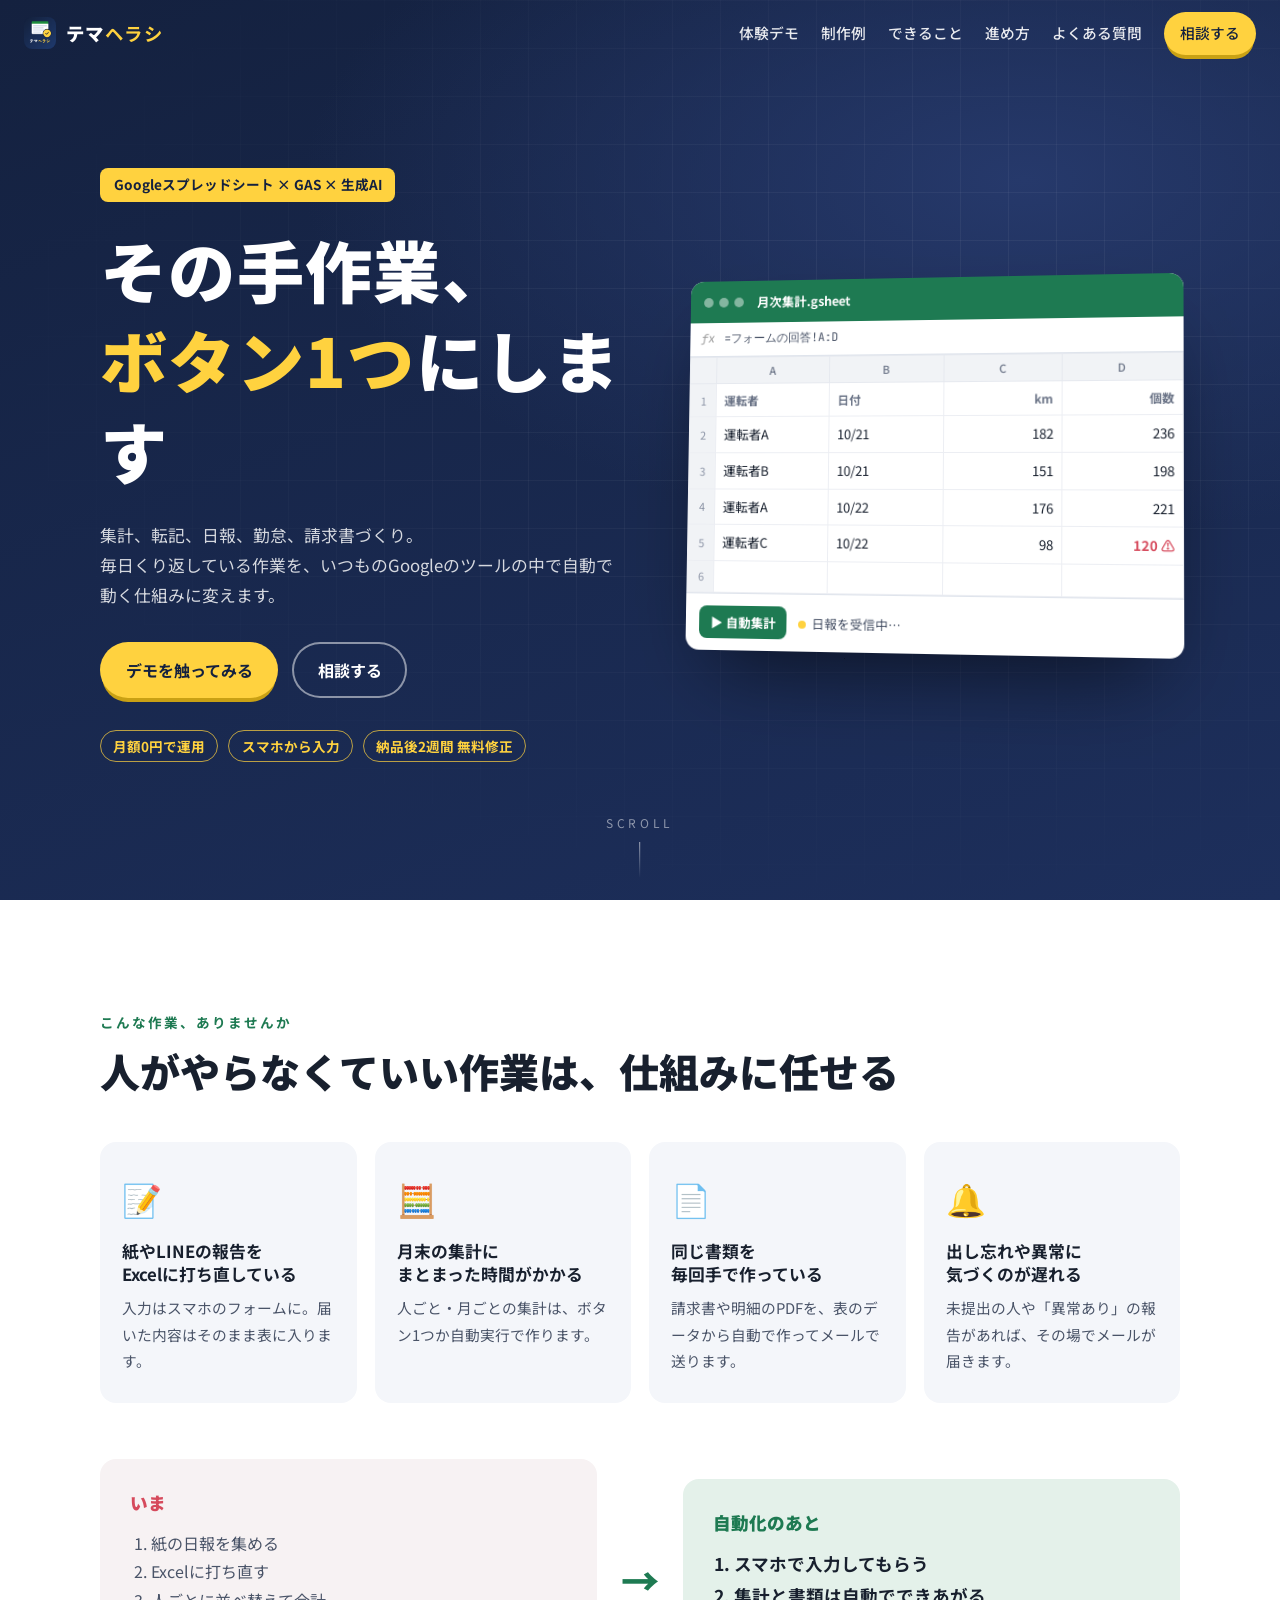
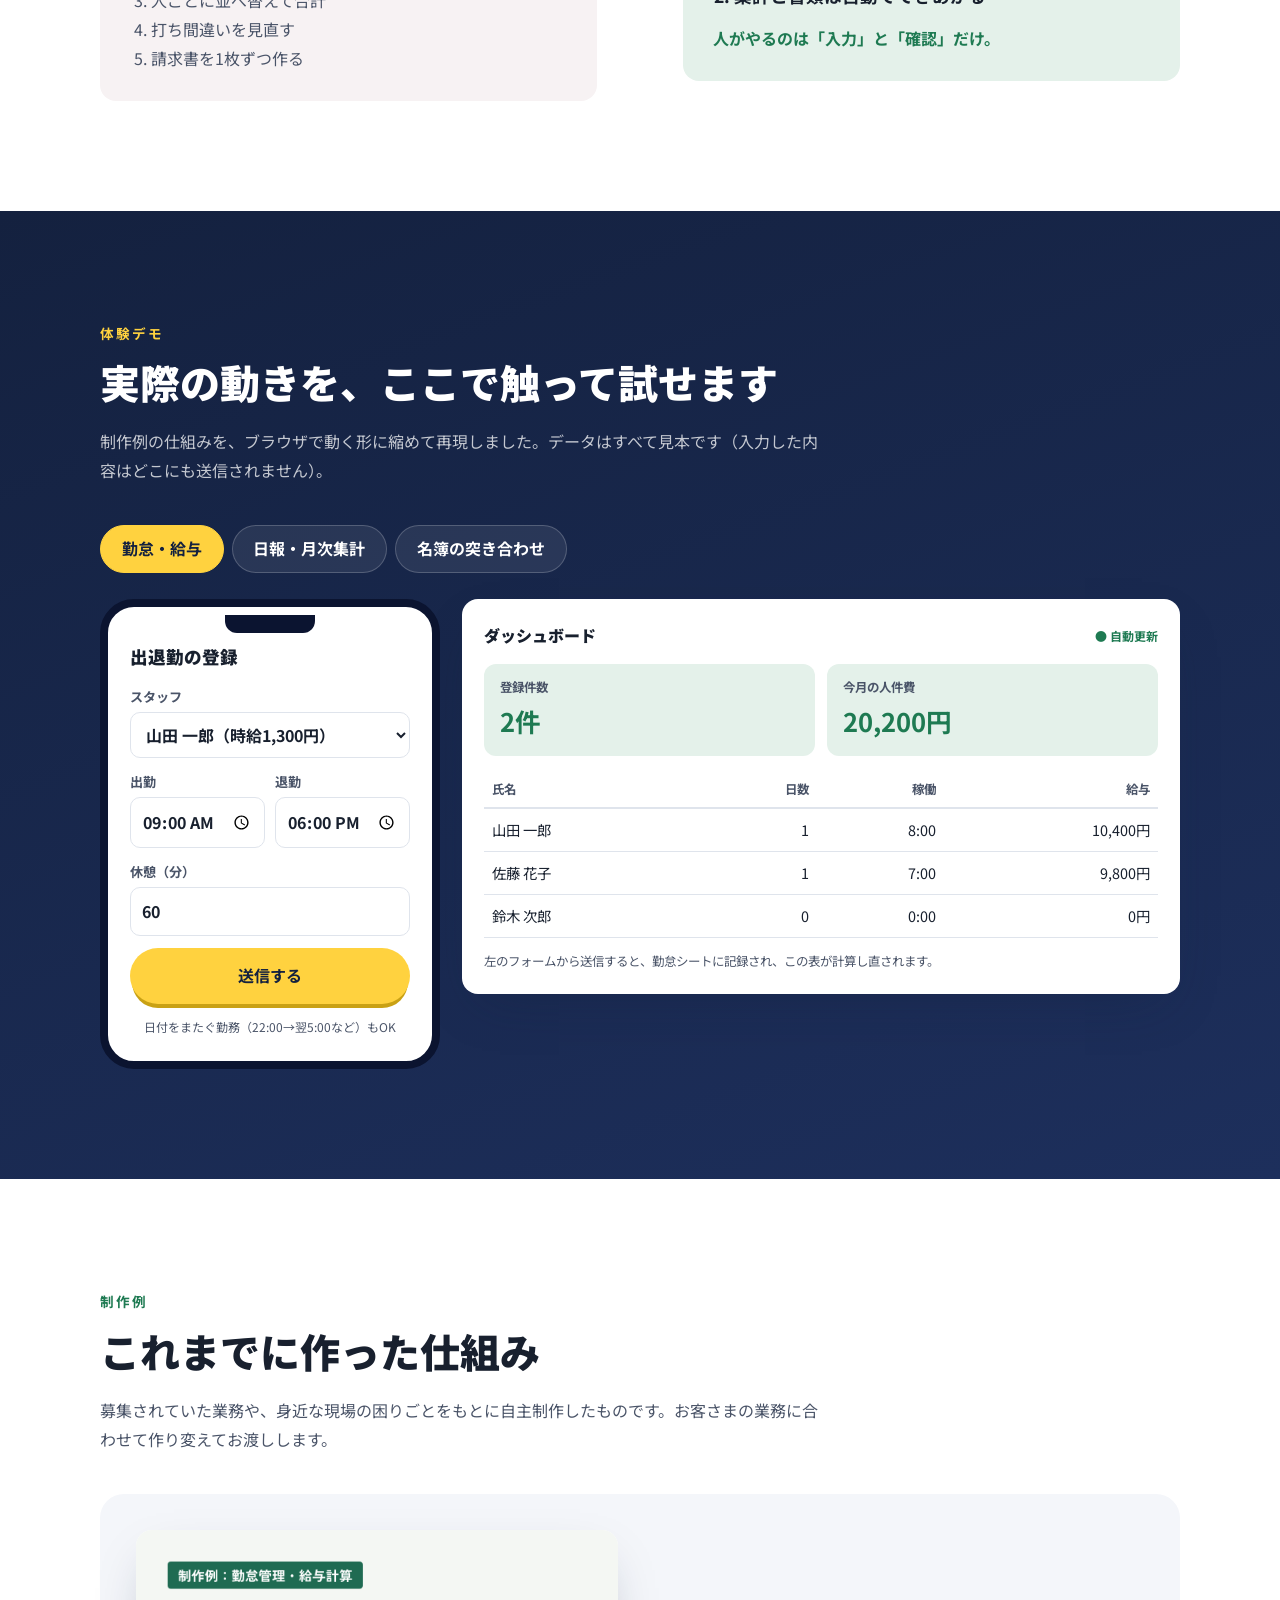
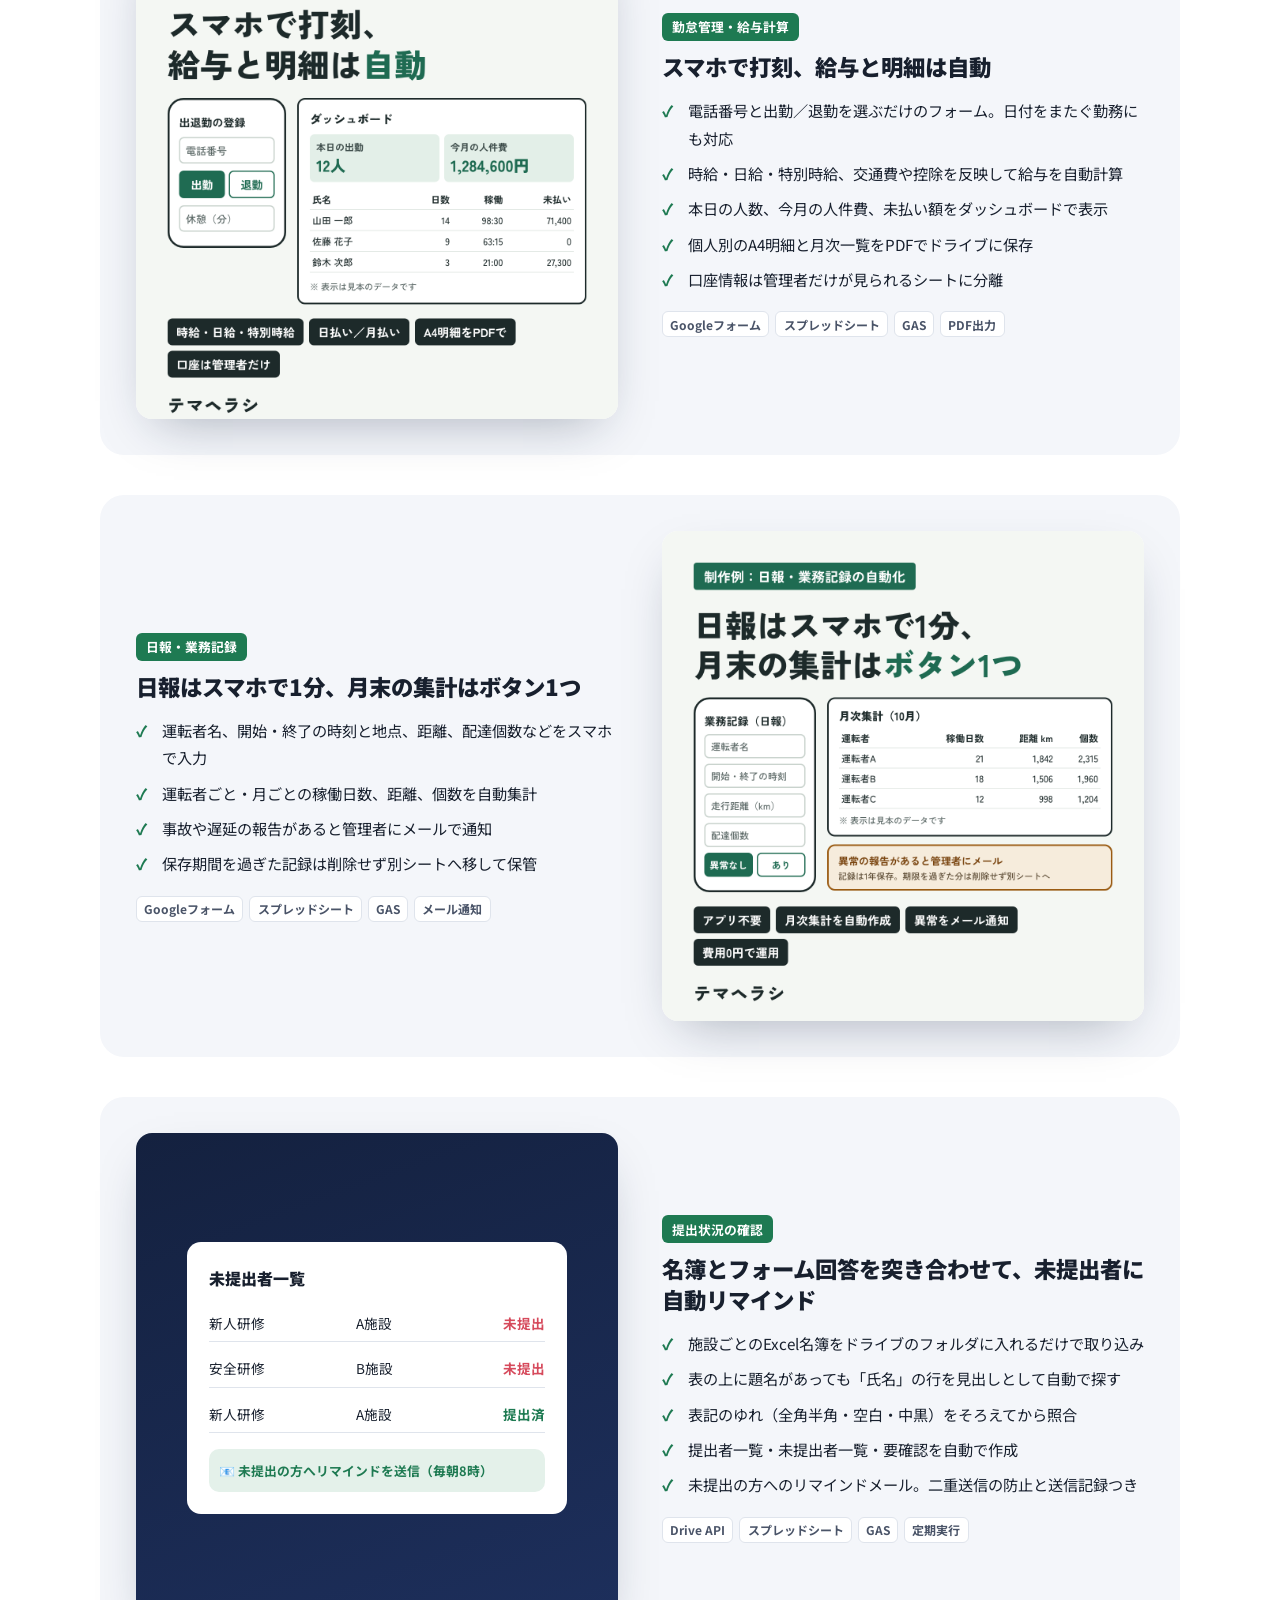
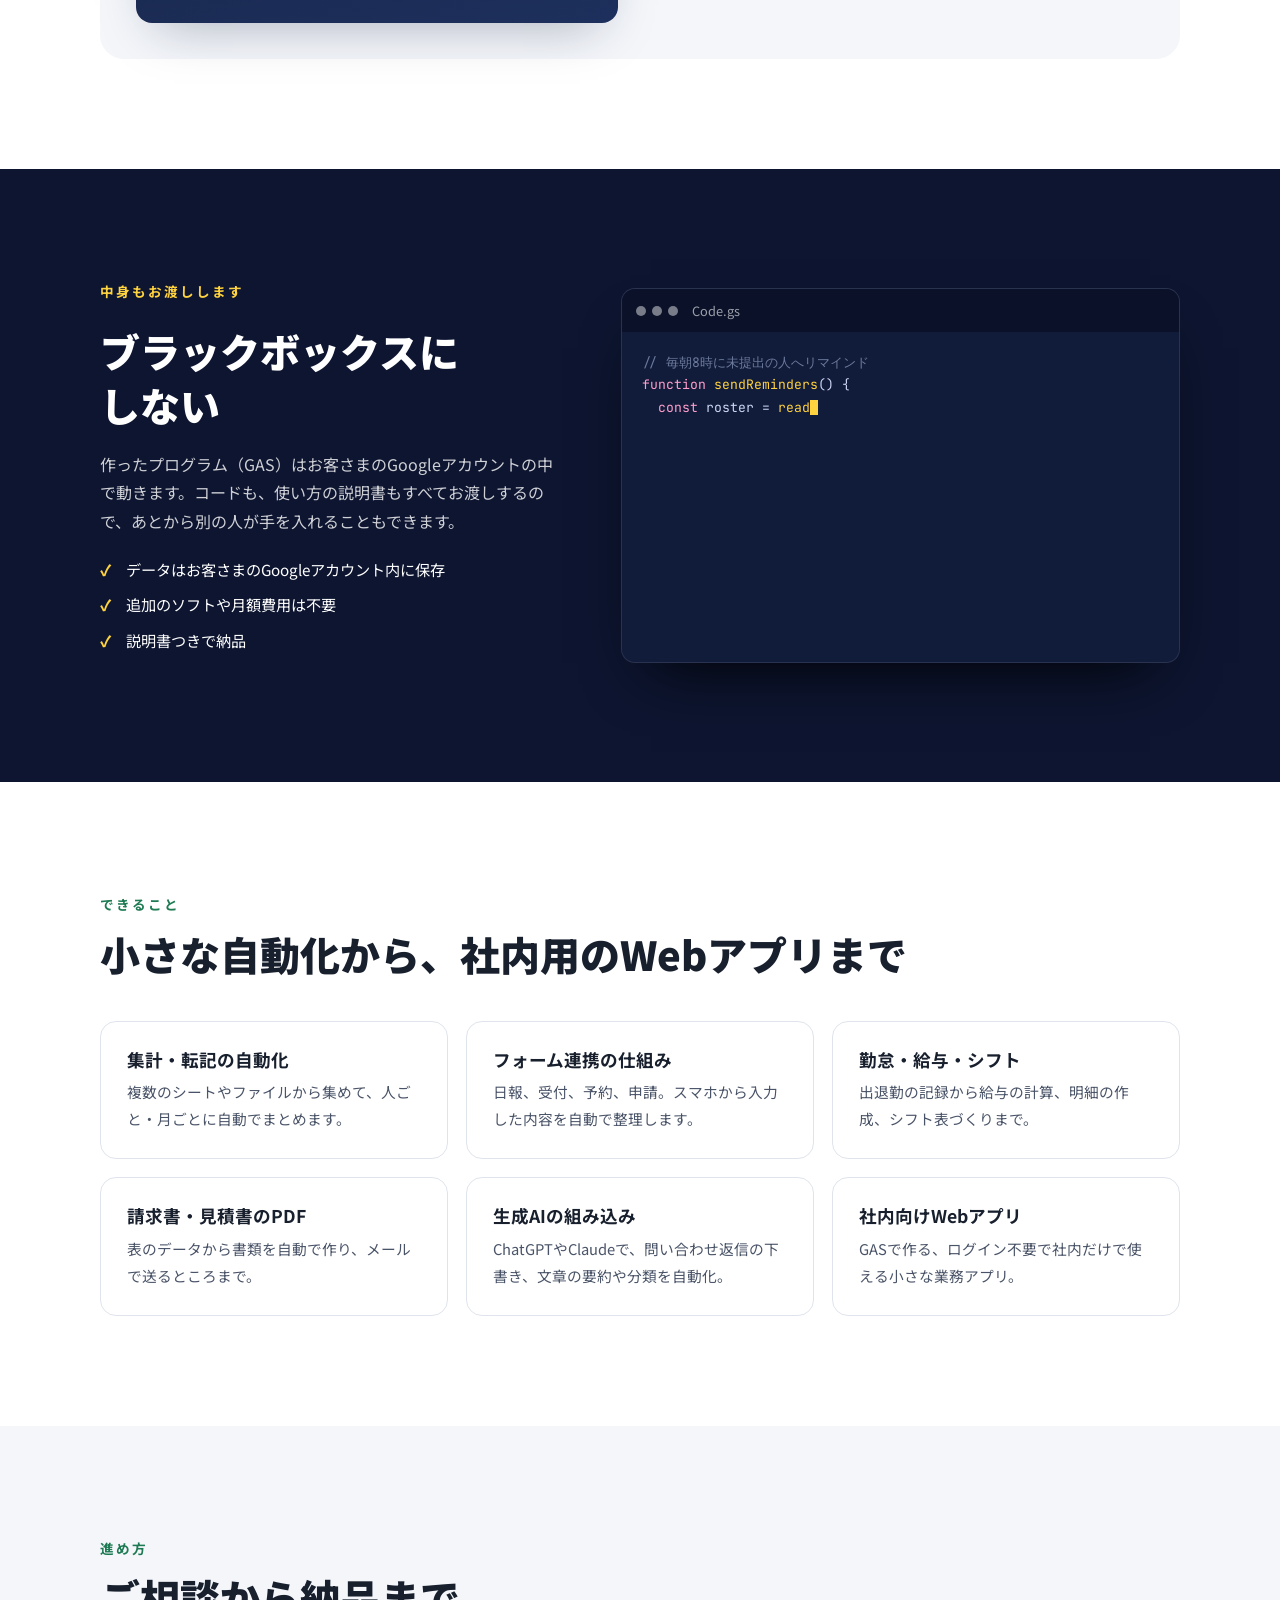
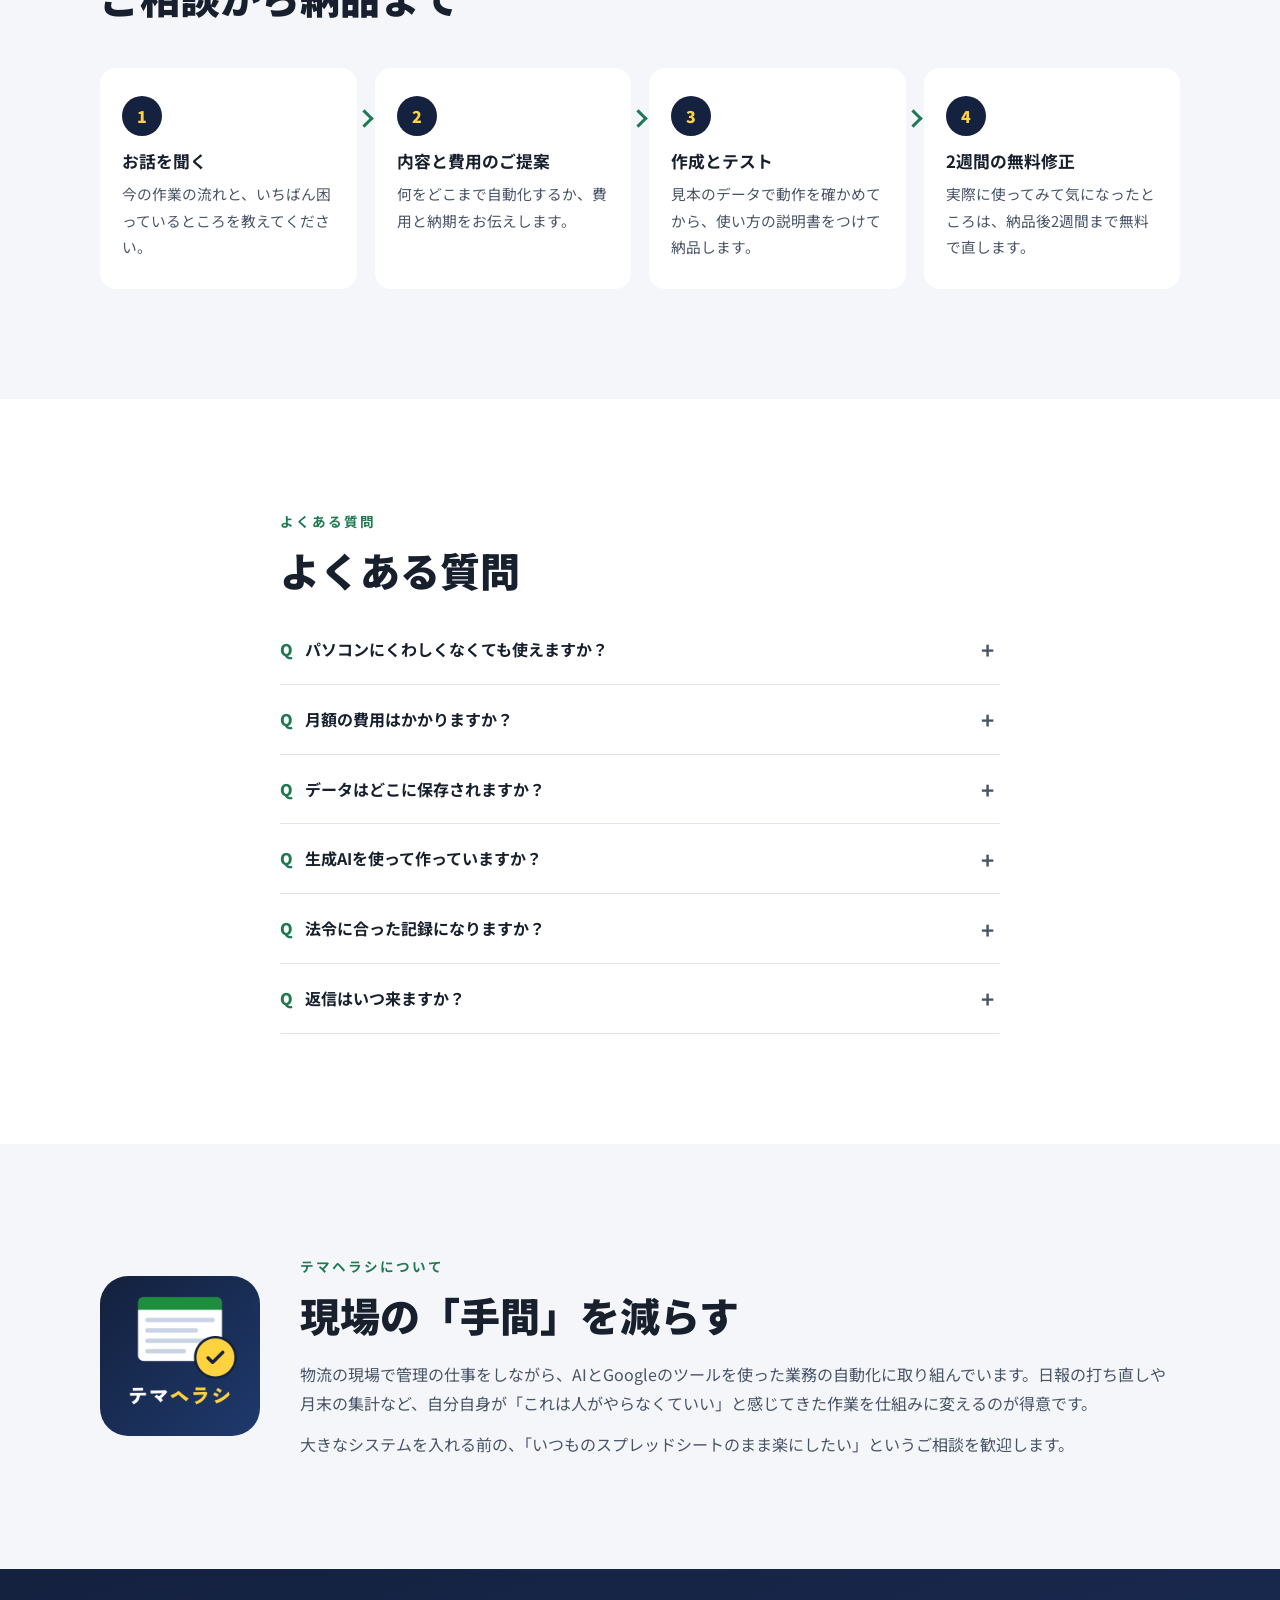
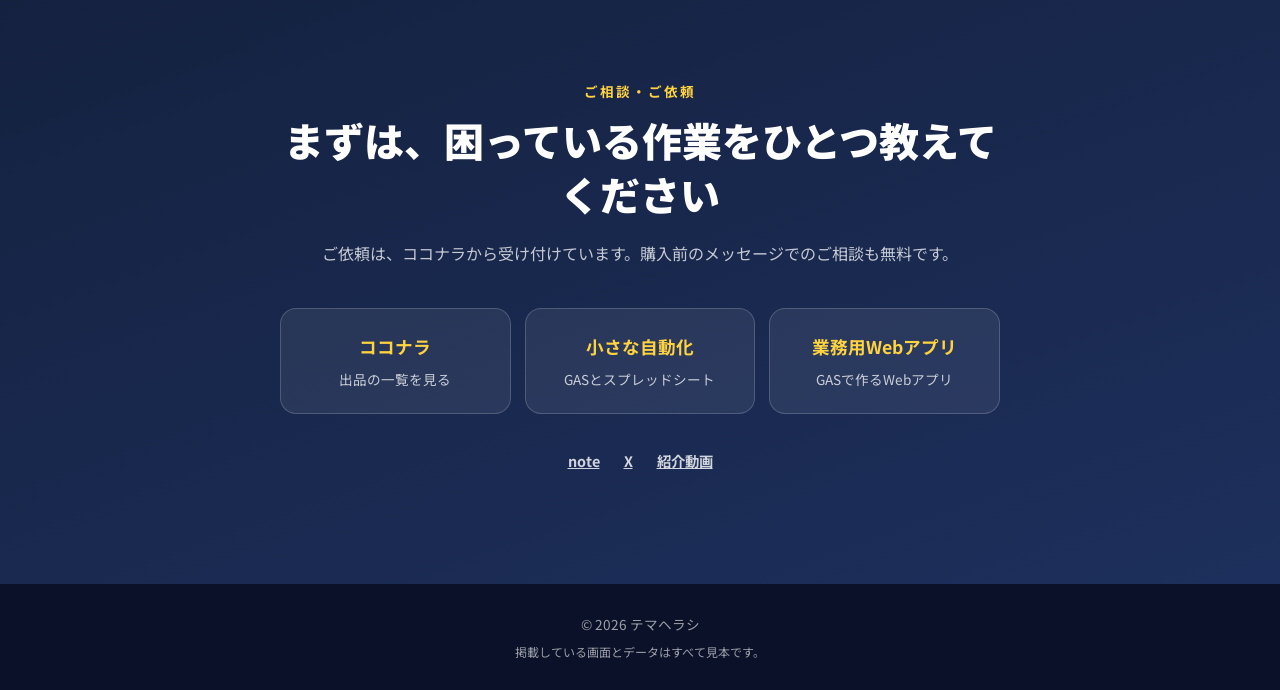
==== index.html @ 13d94144 "ポートフォリオサイトを追加 Co-Authored-By: Claude Opus 5.5 (1M context) <noreply@anthropic.com> Claude-Session: h" ====
<!doctype html>
<html lang="ja">
<head>
<meta charset="utf-8">
<meta name="viewport" content="width=device-width, initial-scale=1">
<title>テマヘラシ｜GASとスプレッドシートで業務を自動化</title>
<meta name="description" content="Googleスプレッドシート・Googleフォーム・GASで、集計・転記・日報・勤怠・請求書づくりなどの手作業を自動化します。月額0円で使える仕組みを作ってお渡しします。">
<meta property="og:title" content="テマヘラシ｜その手作業、自動にします">
<meta property="og:description" content="スプレッドシート・GAS・生成AIで、毎日の手作業を自動化。触って試せるデモつきの制作例を掲載しています。">
<meta property="og:type" content="website">
<meta property="og:image" content="assets/thumb-gas.png">
<meta name="twitter:card" content="summary_large_image">
<link rel="icon" href="assets/note-icon.png">
<link rel="preconnect" href="https://fonts.googleapis.com">
<link rel="preconnect" href="https://fonts.gstatic.com" crossorigin>
<link href="https://fonts.googleapis.com/css2?family=Noto+Sans+JP:wght@400;500;700;900&family=JetBrains+Mono:wght@400;600&display=swap" rel="stylesheet">
<link rel="stylesheet" href="style.css">
</head>
<body>

<header class="nav" id="nav">
  <a class="brand" href="#top"><img src="assets/note-icon.png" alt="" width="32" height="32"><span>テマ<b>ヘラシ</b></span></a>
  <nav class="nav-links" id="navLinks">
    <a href="#demo">体験デモ</a>
    <a href="#works">制作例</a>
    <a href="#service">できること</a>
    <a href="#flow">進め方</a>
    <a href="#faq">よくある質問</a>
    <a class="btn btn-sm" href="#contact">相談する</a>
  </nav>
  <button class="nav-toggle" id="navToggle" aria-label="メニュー" aria-expanded="false"><span></span><span></span></button>
</header>

<main id="top">

<!-- ===== Hero ===== -->
<section class="hero">
  <div class="hero-grid"></div>
  <div class="wrap hero-inner">
    <div class="hero-copy">
      <p class="pill">Googleスプレッドシート × GAS × 生成AI</p>
      <h1>その手作業、<br><span class="hl" id="heroWord">自動</span>にします</h1>
      <p class="lead">集計、転記、日報、勤怠、請求書づくり。<br>毎日くり返している作業を、いつものGoogleのツールの中で自動で動く仕組みに変えます。</p>
      <div class="hero-cta">
        <a class="btn" href="#demo">デモを触ってみる</a>
        <a class="btn btn-ghost" href="#contact">相談する</a>
      </div>
      <ul class="badges">
        <li>月額0円で運用</li><li>スマホから入力</li><li>納品後2週間 無料修正</li>
      </ul>
    </div>

    <div class="sheet-window" aria-hidden="true">
      <div class="sheet-bar"><i></i><i></i><i></i><span>月次集計.gsheet</span></div>
      <div class="sheet-tool">
        <span class="fx">fx</span><span class="formula" id="heroFormula">=QUERY(日報!A:F, ...)</span>
      </div>
      <table class="sheet" id="heroSheet">
        <thead><tr><th></th><th>A</th><th>B</th><th>C</th><th>D</th></tr></thead>
        <tbody></tbody>
      </table>
      <div class="sheet-foot">
        <button class="run" id="heroRun" tabindex="-1">▶ 自動集計</button>
        <span class="status" id="heroStatus">日報を受信中…</span>
      </div>
      <div class="toast" id="heroToast">📧 管理者に通知しました</div>
    </div>
  </div>
  <a class="scroll-hint" href="#pain">scroll</a>
</section>

<!-- ===== Pain ===== -->
<section class="section" id="pain">
  <div class="wrap">
    <p class="eyebrow">こんな作業、ありませんか</p>
    <h2>人がやらなくていい作業は、<br class="sp">仕組みに任せる</h2>
    <div class="pain-grid">
      <article class="pain reveal"><span class="emoji">📝</span><h3>紙やLINEの報告を<br>Excelに打ち直している</h3><p>入力はスマホのフォームに。届いた内容はそのまま表に入ります。</p></article>
      <article class="pain reveal"><span class="emoji">🧮</span><h3>月末の集計に<br>まとまった時間がかかる</h3><p>人ごと・月ごとの集計は、ボタン1つか自動実行で作ります。</p></article>
      <article class="pain reveal"><span class="emoji">📄</span><h3>同じ書類を<br>毎回手で作っている</h3><p>請求書や明細のPDFを、表のデータから自動で作ってメールで送ります。</p></article>
      <article class="pain reveal"><span class="emoji">🔔</span><h3>出し忘れや異常に<br>気づくのが遅れる</h3><p>未提出の人や「異常あり」の報告があれば、その場でメールが届きます。</p></article>
    </div>

    <div class="compare reveal">
      <div class="col before">
        <p class="tag">いま</p>
        <ol>
          <li>紙の日報を集める</li><li>Excelに打ち直す</li><li>人ごとに並べ替えて合計</li><li>打ち間違いを見直す</li><li>請求書を1枚ずつ作る</li>
        </ol>
      </div>
      <div class="arrow">→</div>
      <div class="col after">
        <p class="tag">自動化のあと</p>
        <ol>
          <li>スマホで入力してもらう</li><li>集計と書類は自動でできあがる</li>
        </ol>
        <p class="note">人がやるのは「入力」と「確認」だけ。</p>
      </div>
    </div>
  </div>
</section>

<!-- ===== Demo ===== -->
<section class="section section-dark" id="demo">
  <div class="wrap">
    <p class="eyebrow">体験デモ</p>
    <h2>実際の動きを、<br class="sp">ここで触って試せます</h2>
    <p class="sub">制作例の仕組みを、ブラウザで動く形に縮めて再現しました。データはすべて見本です（入力した内容はどこにも送信されません）。</p>

    <div class="tabs" role="tablist">
      <button class="tab active" role="tab" data-tab="kintai">勤怠・給与</button>
      <button class="tab" role="tab" data-tab="nippo">日報・月次集計</button>
      <button class="tab" role="tab" data-tab="meibo">名簿の突き合わせ</button>
    </div>

    <!-- Demo 1 -->
    <div class="demo active" id="demo-kintai">
      <div class="demo-grid">
        <div class="phone">
          <div class="phone-notch"></div>
          <p class="phone-title">出退勤の登録</p>
          <label>スタッフ
            <select id="kStaff">
              <option value="山田 一郎">山田 一郎（時給1,300円）</option>
              <option value="佐藤 花子">佐藤 花子（時給1,400円）</option>
              <option value="鈴木 次郎">鈴木 次郎（時給1,300円）</option>
            </select>
          </label>
          <div class="row2">
            <label>出勤<input type="time" id="kIn" value="09:00"></label>
            <label>退勤<input type="time" id="kOut" value="18:00"></label>
          </div>
          <label>休憩（分）<input type="number" id="kBreak" value="60" min="0" step="15"></label>
          <button class="btn btn-block" id="kSubmit">送信する</button>
          <p class="hint">日付をまたぐ勤務（22:00→翌5:00など）もOK</p>
        </div>
        <div class="panel">
          <div class="panel-head"><span>ダッシュボード</span><span class="live">● 自動更新</span></div>
          <div class="kpis">
            <div class="kpi"><small>登録件数</small><b id="kCount">0件</b></div>
            <div class="kpi"><small>今月の人件費</small><b id="kTotal">0円</b></div>
          </div>
          <table class="tbl">
            <thead><tr><th>氏名</th><th class="r">日数</th><th class="r">稼働</th><th class="r">給与</th></tr></thead>
            <tbody id="kBody"></tbody>
          </table>
          <p class="tbl-note">左のフォームから送信すると、勤怠シートに記録され、この表が計算し直されます。</p>
        </div>
      </div>
    </div>

    <!-- Demo 2 -->
    <div class="demo" id="demo-nippo">
      <div class="demo-grid">
        <div class="panel">
          <div class="panel-head"><span>日報シート（フォームの回答）</span><span class="mono" id="nRows">8行</span></div>
          <table class="tbl tbl-sm">
            <thead><tr><th>日付</th><th>運転者</th><th class="r">距離km</th><th class="r">個数</th><th>異常</th></tr></thead>
            <tbody id="nRaw"></tbody>
          </table>
          <div class="btn-row">
            <button class="btn btn-ghost-dark btn-sm" id="nAdd">＋ 日報を1件追加</button>
            <button class="btn btn-sm" id="nRun">月次集計を作る</button>
          </div>
        </div>
        <div class="panel">
          <div class="panel-head"><span>月次集計（10月）</span><span class="mono" id="nTime"></span></div>
          <table class="tbl">
            <thead><tr><th>運転者</th><th class="r">稼働日数</th><th class="r">距離km</th><th class="r">個数</th></tr></thead>
            <tbody id="nSum"><tr><td colspan="4" class="empty">「月次集計を作る」を押してください</td></tr></tbody>
          </table>
          <div class="mail" id="nMail" hidden>
            <p class="mail-h">📧 管理者へのメール</p>
            <p id="nMailBody"></p>
          </div>
        </div>
      </div>
    </div>

    <!-- Demo 3 -->
    <div class="demo" id="demo-meibo">
      <div class="demo-grid three">
        <div class="panel">
          <div class="panel-head"><span>受講者名簿（Excel）</span></div>
          <ul class="names" id="mRoster"></ul>
        </div>
        <div class="panel">
          <div class="panel-head"><span>報告書フォームの回答</span></div>
          <ul class="names" id="mForm"></ul>
          <p class="tbl-note">全角・半角、空白、中黒（・）がばらばらでも照合します。</p>
        </div>
        <div class="panel">
          <div class="panel-head"><span>結果</span></div>
          <div id="mResult"><p class="empty">「突き合わせる」を押してください</p></div>
          <button class="btn btn-sm btn-block" id="mRun">突き合わせる</button>
        </div>
      </div>
    </div>
  </div>
</section>

<!-- ===== Works ===== -->
<section class="section" id="works">
  <div class="wrap">
    <p class="eyebrow">制作例</p>
    <h2>これまでに作った仕組み</h2>
    <p class="sub">募集されていた業務や、身近な現場の困りごとをもとに自主制作したものです。お客さまの業務に合わせて作り変えてお渡しします。</p>

    <div class="works">
      <article class="work reveal">
        <div class="work-img"><img src="assets/portfolio-kintai.png" alt="勤怠管理・給与計算の画面イメージ" loading="lazy"></div>
        <div class="work-body">
          <p class="work-tag">勤怠管理・給与計算</p>
          <h3>スマホで打刻、給与と明細は自動</h3>
          <ul class="check">
            <li>電話番号と出勤／退勤を選ぶだけのフォーム。日付をまたぐ勤務にも対応</li>
            <li>時給・日給・特別時給、交通費や控除を反映して給与を自動計算</li>
            <li>本日の人数、今月の人件費、未払い額をダッシュボードで表示</li>
            <li>個人別のA4明細と月次一覧をPDFでドライブに保存</li>
            <li>口座情報は管理者だけが見られるシートに分離</li>
          </ul>
          <p class="stack"><span>Googleフォーム</span><span>スプレッドシート</span><span>GAS</span><span>PDF出力</span></p>
        </div>
      </article>

      <article class="work reveal">
        <div class="work-img"><img src="assets/portfolio-gyomu-kiroku.png" alt="日報・業務記録の自動化の画面イメージ" loading="lazy"></div>
        <div class="work-body">
          <p class="work-tag">日報・業務記録</p>
          <h3>日報はスマホで1分、月末の集計はボタン1つ</h3>
          <ul class="check">
            <li>運転者名、開始・終了の時刻と地点、距離、配達個数などをスマホで入力</li>
            <li>運転者ごと・月ごとの稼働日数、距離、個数を自動集計</li>
            <li>事故や遅延の報告があると管理者にメールで通知</li>
            <li>保存期間を過ぎた記録は削除せず別シートへ移して保管</li>
          </ul>
          <p class="stack"><span>Googleフォーム</span><span>スプレッドシート</span><span>GAS</span><span>メール通知</span></p>
        </div>
      </article>

      <article class="work reveal">
        <div class="work-img mock-meibo" aria-hidden="true">
          <div class="mm-card">
            <p class="mm-h">未提出者一覧</p>
            <div class="mm-row"><span>新人研修</span><span>A施設</span><b>未提出</b></div>
            <div class="mm-row"><span>安全研修</span><span>B施設</span><b>未提出</b></div>
            <div class="mm-row ok"><span>新人研修</span><span>A施設</span><b>提出済</b></div>
            <div class="mm-mail">📧 未提出の方へリマインドを送信（毎朝8時）</div>
          </div>
        </div>
        <div class="work-body">
          <p class="work-tag">提出状況の確認</p>
          <h3>名簿とフォーム回答を突き合わせて、未提出者に自動リマインド</h3>
          <ul class="check">
            <li>施設ごとのExcel名簿をドライブのフォルダに入れるだけで取り込み</li>
            <li>表の上に題名があっても「氏名」の行を見出しとして自動で探す</li>
            <li>表記のゆれ（全角半角・空白・中黒）をそろえてから照合</li>
            <li>提出者一覧・未提出者一覧・要確認を自動で作成</li>
            <li>未提出の方へのリマインドメール。二重送信の防止と送信記録つき</li>
          </ul>
          <p class="stack"><span>Drive API</span><span>スプレッドシート</span><span>GAS</span><span>定期実行</span></p>
        </div>
      </article>
    </div>
  </div>
</section>

<!-- ===== Code ===== -->
<section class="section section-code">
  <div class="wrap code-grid">
    <div>
      <p class="eyebrow">中身もお渡しします</p>
      <h2>ブラックボックスに<br>しない</h2>
      <p>作ったプログラム（GAS）はお客さまのGoogleアカウントの中で動きます。コードも、使い方の説明書もすべてお渡しするので、あとから別の人が手を入れることもできます。</p>
      <ul class="check light">
        <li>データはお客さまのGoogleアカウント内に保存</li>
        <li>追加のソフトや月額費用は不要</li>
        <li>説明書つきで納品</li>
      </ul>
    </div>
    <div class="editor" aria-hidden="true">
      <div class="editor-bar"><i></i><i></i><i></i><span>Code.gs</span></div>
      <pre id="codeType"></pre>
    </div>
  </div>
</section>

<!-- ===== Service ===== -->
<section class="section" id="service">
  <div class="wrap">
    <p class="eyebrow">できること</p>
    <h2>小さな自動化から、<br class="sp">社内用のWebアプリまで</h2>
    <div class="svc-grid">
      <div class="svc reveal"><h3>集計・転記の自動化</h3><p>複数のシートやファイルから集めて、人ごと・月ごとに自動でまとめます。</p></div>
      <div class="svc reveal"><h3>フォーム連携の仕組み</h3><p>日報、受付、予約、申請。スマホから入力した内容を自動で整理します。</p></div>
      <div class="svc reveal"><h3>勤怠・給与・シフト</h3><p>出退勤の記録から給与の計算、明細の作成、シフト表づくりまで。</p></div>
      <div class="svc reveal"><h3>請求書・見積書のPDF</h3><p>表のデータから書類を自動で作り、メールで送るところまで。</p></div>
      <div class="svc reveal"><h3>生成AIの組み込み</h3><p>ChatGPTやClaudeで、問い合わせ返信の下書き、文章の要約や分類を自動化。</p></div>
      <div class="svc reveal"><h3>社内向けWebアプリ</h3><p>GASで作る、ログイン不要で社内だけで使える小さな業務アプリ。</p></div>
    </div>
  </div>
</section>

<!-- ===== Flow ===== -->
<section class="section section-soft" id="flow">
  <div class="wrap">
    <p class="eyebrow">進め方</p>
    <h2>ご相談から納品まで</h2>
    <ol class="flow">
      <li class="reveal"><span class="num">1</span><h3>お話を聞く</h3><p>今の作業の流れと、いちばん困っているところを教えてください。</p></li>
      <li class="reveal"><span class="num">2</span><h3>内容と費用のご提案</h3><p>何をどこまで自動化するか、費用と納期をお伝えします。</p></li>
      <li class="reveal"><span class="num">3</span><h3>作成とテスト</h3><p>見本のデータで動作を確かめてから、使い方の説明書をつけて納品します。</p></li>
      <li class="reveal"><span class="num">4</span><h3>2週間の無料修正</h3><p>実際に使ってみて気になったところは、納品後2週間まで無料で直します。</p></li>
    </ol>
  </div>
</section>

<!-- ===== FAQ ===== -->
<section class="section" id="faq">
  <div class="wrap narrow">
    <p class="eyebrow">よくある質問</p>
    <h2>よくある質問</h2>
    <details class="faq"><summary>パソコンにくわしくなくても使えますか？</summary><p>はい。普段はフォームへの入力と、スプレッドシートのメニューのボタンを押すだけで使えるように作ります。操作の説明書もお渡しします。</p></details>
    <details class="faq"><summary>月額の費用はかかりますか？</summary><p>Googleのアカウントがあれば、追加のソフトや月額費用はかかりません。生成AIを組み込む場合のみ、AIの利用料が別にかかります（事前にお伝えします）。</p></details>
    <details class="faq"><summary>データはどこに保存されますか？</summary><p>お客さまご自身のGoogleアカウントの中に保存されます。こちらのサーバーにデータを預かることはありません。</p></details>
    <details class="faq"><summary>生成AIを使って作っていますか？</summary><p>制作の補助に生成AIを使っています。動作の確認と最終チェックは自分で行い、確認した内容をお伝えしたうえで納品します。</p></details>
    <details class="faq"><summary>法令に合った記録になりますか？</summary><p>業務記録などで求められる項目を入れて作りますが、法令への対応を保証するものではありません。正式な記載項目は管轄の役所などの資料でご確認ください。</p></details>
    <details class="faq"><summary>返信はいつ来ますか？</summary><p>平日は夜、休日は日中に返信しています。24時間以内の返信を心がけています。</p></details>
  </div>
</section>

<!-- ===== About ===== -->
<section class="section section-soft">
  <div class="wrap about">
    <img src="assets/note-icon.png" alt="テマヘラシのロゴ" width="120" height="120" loading="lazy">
    <div>
      <p class="eyebrow">テマヘラシについて</p>
      <h2>現場の「手間」を減らす</h2>
      <p>物流の現場で管理の仕事をしながら、AIとGoogleのツールを使った業務の自動化に取り組んでいます。日報の打ち直しや月末の集計など、自分自身が「これは人がやらなくていい」と感じてきた作業を仕組みに変えるのが得意です。</p>
      <p>大きなシステムを入れる前の、「いつものスプレッドシートのまま楽にしたい」というご相談を歓迎します。</p>
    </div>
  </div>
</section>

<!-- ===== Contact ===== -->
<section class="section section-dark" id="contact">
  <div class="wrap narrow center">
    <p class="eyebrow">ご相談・ご依頼</p>
    <h2>まずは、困っている作業を<br class="sp">ひとつ教えてください</h2>
    <p class="sub">ご依頼は、ココナラから受け付けています。購入前のメッセージでのご相談も無料です。</p>
    <div class="contact-grid">
      <a class="contact-card" href="https://coconala.com/users/6355343" target="_blank" rel="noopener">
        <b>ココナラ</b><span>出品の一覧を見る</span>
      </a>
      <a class="contact-card" href="https://coconala.com/services/4463193" target="_blank" rel="noopener">
        <b>小さな自動化</b><span>GASとスプレッドシート</span>
      </a>
      <a class="contact-card" href="https://coconala.com/services/4466807" target="_blank" rel="noopener">
        <b>業務用Webアプリ</b><span>GASで作るWebアプリ</span>
      </a>
    </div>
    <p class="social">
      <a href="https://note.com/temaherashi117" target="_blank" rel="noopener">note</a>
      <a href="https://x.com/DuckyWebman" target="_blank" rel="noopener">X</a>
      <a href="https://youtu.be/KcfDym9UCVA" target="_blank" rel="noopener">紹介動画</a>
    </p>
  </div>
</section>

</main>

<footer class="footer">
  <p>© <span id="year"></span> テマヘラシ</p>
  <p class="small">掲載している画面とデータはすべて見本です。</p>
</footer>

<script src="main.js"></script>
</body>
</html>
---- style.css ----
:root {
  --navy: #14213f;
  --navy-2: #1d2f5c;
  --navy-3: #26396b;
  --yellow: #ffd23f;
  --yellow-2: #ffe07a;
  --green: #1e7a52;
  --green-soft: #e4f1ea;
  --red: #d64a5c;
  --ink: #18202e;
  --ink-2: #4a5468;
  --line: #dfe4ec;
  --bg: #ffffff;
  --bg-soft: #f4f6fa;
  --radius: 16px;
  --shadow: 0 20px 50px -20px rgba(20, 33, 63, .35);
  --font: "Noto Sans JP", system-ui, -apple-system, "Hiragino Sans", sans-serif;
  --mono: "JetBrains Mono", ui-monospace, Menlo, monospace;
}

* { box-sizing: border-box; }
html { scroll-behavior: smooth; scroll-padding-top: 72px; }
body { margin: 0; font-family: var(--font); color: var(--ink); background: var(--bg); line-height: 1.8; -webkit-font-smoothing: antialiased; }
img { max-width: 100%; display: block; }
a { color: inherit; }
h1, h2, h3 { line-height: 1.35; margin: 0; }
p { margin: 0; }
button, input, select { font: inherit; }

.wrap { max-width: 1120px; margin: 0 auto; padding: 0 20px; }
.narrow { max-width: 760px; }
.center { text-align: center; }
.sp { display: none; }

/* ---------- buttons ---------- */
.btn { display: inline-flex; align-items: center; justify-content: center; gap: .4em; background: var(--yellow); color: var(--navy); font-weight: 700; text-decoration: none; border: 0; border-radius: 999px; padding: .85em 1.6em; cursor: pointer; transition: transform .15s, box-shadow .15s, background .15s; box-shadow: 0 6px 0 -2px #c9a114; }
.btn:hover { transform: translateY(-2px); background: var(--yellow-2); }
.btn:active { transform: translateY(1px); box-shadow: 0 2px 0 -1px #c9a114; }
.btn-ghost { background: transparent; color: #fff; box-shadow: inset 0 0 0 2px rgba(255,255,255,.5); }
.btn-ghost:hover { background: rgba(255,255,255,.1); }
.btn-ghost-dark { background: transparent; color: var(--navy); box-shadow: inset 0 0 0 2px var(--line); }
.btn-ghost-dark:hover { background: var(--bg-soft); }
.btn-sm { padding: .55em 1.1em; font-size: .9rem; }
.btn-block { width: 100%; }

/* ---------- nav ---------- */
.nav { position: fixed; inset: 0 0 auto; z-index: 50; display: flex; align-items: center; justify-content: space-between; padding: 12px 24px; transition: background .25s, box-shadow .25s; }
.nav.scrolled { background: rgba(20, 33, 63, .92); backdrop-filter: blur(10px); box-shadow: 0 4px 20px rgba(0,0,0,.15); }
.brand { display: flex; align-items: center; gap: 10px; color: #fff; text-decoration: none; font-weight: 900; font-size: 1.15rem; letter-spacing: .08em; }
.brand img { border-radius: 8px; }
.brand b { color: var(--yellow); }
.nav-links { display: flex; align-items: center; gap: 22px; }
.nav-links a { color: #fff; text-decoration: none; font-size: .92rem; font-weight: 500; opacity: .9; }
.nav-links a:hover { opacity: 1; }
.nav-links .btn { color: var(--navy); opacity: 1; }
.nav-toggle { display: none; background: none; border: 0; width: 40px; height: 40px; position: relative; cursor: pointer; }
.nav-toggle span { position: absolute; left: 9px; right: 9px; height: 2px; background: #fff; transition: transform .2s, top .2s; }
.nav-toggle span:first-child { top: 15px; }
.nav-toggle span:last-child { top: 24px; }
.nav-toggle[aria-expanded="true"] span:first-child { top: 20px; transform: rotate(45deg); }
.nav-toggle[aria-expanded="true"] span:last-child { top: 20px; transform: rotate(-45deg); }

/* ---------- hero ---------- */
.hero { position: relative; min-height: 100vh; min-height: 100svh; display: flex; align-items: center; background: radial-gradient(1200px 600px at 80% 20%, var(--navy-3), transparent 60%), linear-gradient(160deg, var(--navy) 0%, var(--navy-2) 100%); color: #fff; overflow: hidden; padding: 110px 0 80px; }
.hero-grid { position: absolute; inset: 0; background-image: linear-gradient(rgba(255,255,255,.05) 1px, transparent 1px), linear-gradient(90deg, rgba(255,255,255,.05) 1px, transparent 1px); background-size: 48px 48px; mask-image: radial-gradient(ellipse at 70% 40%, #000 20%, transparent 75%); }
.hero-inner { position: relative; display: grid; grid-template-columns: 1.05fr 1fr; gap: 56px; align-items: center; width: 100%; }
.pill { display: inline-block; background: var(--yellow); color: var(--navy); font-weight: 700; font-size: .85rem; padding: .35em 1em; border-radius: 8px; margin-bottom: 22px; }
.hero h1 { font-size: clamp(2.4rem, 5.6vw, 4.2rem); font-weight: 900; letter-spacing: .02em; }
.hl { color: var(--yellow); display: inline-block; min-width: 2em; }
.hl.flip { animation: flip .5s ease; }
@keyframes flip { 0% { transform: translateY(.3em); opacity: 0; } 100% { transform: none; opacity: 1; } }
.lead { margin: 24px 0 32px; color: rgba(255,255,255,.82); font-size: 1.05rem; }
.hero-cta { display: flex; flex-wrap: wrap; gap: 14px; }
.badges { list-style: none; padding: 0; margin: 32px 0 0; display: flex; flex-wrap: wrap; gap: 10px; }
.badges li { border: 1.5px solid rgba(255,210,63,.7); color: var(--yellow); border-radius: 999px; padding: .2em .9em; font-size: .85rem; font-weight: 700; }
.scroll-hint { position: absolute; bottom: 22px; left: 50%; transform: translateX(-50%); color: rgba(255,255,255,.5); font-size: .75rem; letter-spacing: .3em; text-decoration: none; text-transform: uppercase; }
.scroll-hint::after { content: ""; display: block; width: 1px; height: 36px; margin: 8px auto 0; background: linear-gradient(rgba(255,255,255,.6), transparent); animation: drip 1.8s infinite; }
@keyframes drip { 0% { transform: scaleY(0); transform-origin: top; } 50% { transform: scaleY(1); transform-origin: top; } 51% { transform-origin: bottom; } 100% { transform: scaleY(0); transform-origin: bottom; } }

/* fake spreadsheet */
.sheet-window { position: relative; background: #fff; color: var(--ink); border-radius: 14px; box-shadow: 0 40px 80px -30px rgba(0,0,0,.6); overflow: hidden; transform: perspective(1400px) rotateY(-8deg) rotateX(3deg); transition: transform .6s; }
.sheet-window:hover { transform: perspective(1400px) rotateY(0) rotateX(0); }
.sheet-bar { display: flex; align-items: center; gap: 6px; background: var(--green); color: #fff; padding: 10px 14px; font-size: .8rem; font-weight: 700; }
.sheet-bar i, .editor-bar i { width: 10px; height: 10px; border-radius: 50%; background: rgba(255,255,255,.45); }
.sheet-bar span { margin-left: 8px; }
.sheet-tool { display: flex; gap: 10px; align-items: center; padding: 6px 12px; border-bottom: 1px solid var(--line); font-family: var(--mono); font-size: .75rem; color: var(--ink-2); }
.fx { font-style: italic; color: #999; }
.formula { white-space: nowrap; overflow: hidden; text-overflow: ellipsis; }
.sheet { width: 100%; border-collapse: collapse; font-size: .82rem; table-layout: fixed; }
.sheet th { background: #f1f3f6; color: #6b7487; font-weight: 500; font-size: .7rem; padding: 3px; border: 1px solid #e6e9ef; }
.sheet th:first-child { width: 28px; }
.sheet td { border: 1px solid #eceef3; padding: 6px 8px; height: 32px; white-space: nowrap; overflow: hidden; text-overflow: ellipsis; }
.sheet td:first-child { background: #f1f3f6; color: #8b93a5; font-size: .7rem; text-align: center; padding: 0; }
.sheet td.num { text-align: right; font-variant-numeric: tabular-nums; }
.sheet tr.new td:not(:first-child) { animation: cellIn .5s ease; }
.sheet tr.total td:not(:first-child) { background: #fff8d9; font-weight: 700; }
.sheet tr.total td.num { color: var(--green); }
.sheet td.warn { color: var(--red); font-weight: 700; }
@keyframes cellIn { from { background: #fff1a8; } to { background: transparent; } }
.sheet-foot { display: flex; align-items: center; gap: 12px; padding: 12px 14px; border-top: 1px solid var(--line); }
.run { background: var(--green); color: #fff; border: 0; border-radius: 8px; padding: .4em .9em; font-size: .8rem; font-weight: 700; transition: transform .15s; }
.run.press { transform: scale(.92); background: #15603f; }
.status { font-size: .8rem; color: var(--ink-2); }
.status::before { content: ""; display: inline-block; width: 8px; height: 8px; border-radius: 50%; background: var(--yellow); margin-right: 6px; animation: pulse 1.2s infinite; }
.status.done::before { background: var(--green); animation: none; }
@keyframes pulse { 50% { opacity: .3; } }
.toast { position: absolute; right: 14px; bottom: 60px; background: var(--navy); color: #fff; font-size: .8rem; padding: .6em 1em; border-radius: 10px; box-shadow: var(--shadow); opacity: 0; transform: translateY(10px); transition: .3s; }
.toast.show { opacity: 1; transform: none; }

/* ---------- sections ---------- */
.section { padding: 110px 0; }
.section-soft { background: var(--bg-soft); }
.section-dark { background: linear-gradient(160deg, var(--navy) 0%, var(--navy-2) 100%); color: #fff; }
.eyebrow { color: var(--green); font-weight: 700; font-size: .85rem; letter-spacing: .15em; margin-bottom: 10px; }
.section-dark .eyebrow { color: var(--yellow); }
.section h2 { font-size: clamp(1.7rem, 3.6vw, 2.5rem); font-weight: 900; margin-bottom: 18px; }
.sub { color: var(--ink-2); max-width: 720px; margin-bottom: 40px; }
.section-dark .sub { color: rgba(255,255,255,.75); }
.center .sub { margin-left: auto; margin-right: auto; }

.reveal { opacity: 0; transform: translateY(24px); transition: opacity .7s ease, transform .7s ease; }
.reveal.in { opacity: 1; transform: none; }

/* pain */
.pain-grid { display: grid; grid-template-columns: repeat(4, 1fr); gap: 18px; margin-top: 44px; }
.pain { background: var(--bg-soft); border-radius: var(--radius); padding: 28px 22px; transition: transform .2s, box-shadow .2s; }
.pain:hover { transform: translateY(-4px); box-shadow: var(--shadow); background: #fff; }
.pain .emoji { font-size: 2rem; }
.pain h3 { font-size: 1.05rem; margin: 12px 0 10px; }
.pain p { color: var(--ink-2); font-size: .92rem; }
.pain:nth-child(2) { transition-delay: .08s; } .pain:nth-child(3) { transition-delay: .16s; } .pain:nth-child(4) { transition-delay: .24s; }

.compare { margin-top: 56px; display: grid; grid-template-columns: 1fr auto 1fr; gap: 24px; align-items: center; }
.compare .col { border-radius: var(--radius); padding: 28px 30px; }
.compare .before { background: #f7f2f3; }
.compare .after { background: var(--green-soft); }
.compare .tag { font-weight: 900; font-size: 1.1rem; margin-bottom: 10px; }
.compare .before .tag { color: var(--red); }
.compare .after .tag { color: var(--green); }
.compare ol { margin: 0; padding-left: 1.3em; }
.compare .before li { color: var(--ink-2); }
.compare .after li { font-weight: 700; font-size: 1.1rem; }
.compare .note { margin-top: 12px; color: var(--green); font-weight: 700; }
.compare .arrow { font-size: 2.4rem; color: var(--green); font-weight: 900; }

/* demo */
.tabs { display: flex; gap: 8px; flex-wrap: wrap; margin-bottom: 26px; }
.tab { background: rgba(255,255,255,.08); color: #fff; border: 1.5px solid rgba(255,255,255,.2); border-radius: 999px; padding: .55em 1.3em; cursor: pointer; font-weight: 700; transition: .2s; }
.tab:hover { background: rgba(255,255,255,.15); }
.tab.active { background: var(--yellow); color: var(--navy); border-color: var(--yellow); }
.demo { display: none; }
.demo.active { display: block; animation: fadeUp .4s ease; }
@keyframes fadeUp { from { opacity: 0; transform: translateY(12px); } to { opacity: 1; transform: none; } }
.demo-grid { display: grid; grid-template-columns: 340px 1fr; gap: 22px; align-items: start; }
.demo-grid.three { grid-template-columns: 1fr 1fr 1fr; }
#demo-nippo .demo-grid { grid-template-columns: 1.1fr 1fr; }

.phone { background: #fff; color: var(--ink); border-radius: 34px; padding: 34px 22px 24px; border: 8px solid #0b1430; position: relative; display: grid; gap: 12px; }
.phone-notch { position: absolute; top: 8px; left: 50%; transform: translateX(-50%); width: 90px; height: 18px; background: #0b1430; border-radius: 0 0 12px 12px; }
.phone-title { font-weight: 900; font-size: 1.1rem; }
.phone label { display: grid; gap: 4px; font-size: .82rem; font-weight: 700; color: var(--ink-2); }
.phone input, .phone select { border: 1.5px solid var(--line); border-radius: 10px; padding: .55em .7em; font-size: 1rem; color: var(--ink); background: #fff; width: 100%; }
.phone input:focus, .phone select:focus { outline: 2px solid var(--green); border-color: transparent; }
.row2 { display: grid; grid-template-columns: 1fr 1fr; gap: 10px; }
.hint { font-size: .75rem; color: var(--ink-2); text-align: center; }

.panel { background: #fff; color: var(--ink); border-radius: var(--radius); padding: 22px; box-shadow: var(--shadow); min-width: 0; }
.panel-head { display: flex; justify-content: space-between; align-items: center; font-weight: 900; margin-bottom: 14px; gap: 10px; }
.live { color: var(--green); font-size: .75rem; font-weight: 700; }
.mono { font-family: var(--mono); font-size: .75rem; color: var(--ink-2); font-weight: 400; }
.kpis { display: grid; grid-template-columns: 1fr 1fr; gap: 12px; margin-bottom: 16px; }
.kpi { background: var(--green-soft); border-radius: 12px; padding: 12px 16px; }
.kpi small { display: block; color: var(--ink-2); font-weight: 700; font-size: .78rem; }
.kpi b { font-size: 1.6rem; color: var(--green); font-variant-numeric: tabular-nums; }
.tbl { width: 100%; border-collapse: collapse; font-size: .9rem; }
.tbl th { text-align: left; font-size: .78rem; color: var(--ink-2); border-bottom: 2px solid var(--line); padding: 6px 8px; }
.tbl td { border-bottom: 1px solid var(--line); padding: 8px; font-variant-numeric: tabular-nums; }
.tbl .r { text-align: right; }
.tbl-sm { font-size: .82rem; }
.tbl-sm td { padding: 5px 8px; }
.tbl tr.flash td { animation: cellIn 1s ease; }
.tbl td.bad { color: var(--red); font-weight: 700; }
.tbl-note { font-size: .78rem; color: var(--ink-2); margin-top: 12px; }
.empty { color: #9aa3b5; text-align: center; padding: 22px 0; font-size: .9rem; }
.btn-row { display: flex; gap: 10px; flex-wrap: wrap; margin-top: 16px; }
.mail { margin-top: 16px; background: #fff5e6; border: 1.5px solid #e9a23b; border-radius: 12px; padding: 12px 14px; font-size: .85rem; animation: fadeUp .4s ease; }
.mail-h { font-weight: 900; color: #a5620a; margin-bottom: 4px; }

.names { list-style: none; margin: 0; padding: 0; display: grid; gap: 6px; }
.names li { background: var(--bg-soft); border-radius: 8px; padding: 6px 10px; font-size: .9rem; display: flex; justify-content: space-between; gap: 8px; transition: background .3s; }
.names li small { color: var(--ink-2); font-size: .72rem; }
.names li.raw { font-family: var(--mono); font-size: .82rem; }
.names li.hit { background: var(--green-soft); }
.names li.miss { background: #fde8eb; }
.res-block { margin-bottom: 14px; }
.res-block p { font-weight: 900; font-size: .85rem; margin-bottom: 6px; }
.res-block.ok p { color: var(--green); }
.res-block.ng p { color: var(--red); }
.chip { display: inline-block; background: var(--bg-soft); border-radius: 999px; padding: 2px 10px; margin: 0 6px 6px 0; font-size: .85rem; animation: fadeUp .35s ease both; }
.res-block.ng .chip { background: #fde8eb; }
.res-block.ok .chip { background: var(--green-soft); }
#mRun { margin-top: 10px; }

/* works */
.works { display: grid; gap: 40px; }
.work { display: grid; grid-template-columns: 1fr 1fr; gap: 44px; align-items: center; background: var(--bg-soft); border-radius: 24px; padding: 36px; }
.work:nth-child(even) .work-img { order: 2; }
.work-img { border-radius: 16px; overflow: hidden; box-shadow: var(--shadow); background: #fff; transition: transform .4s; }
.work:hover .work-img { transform: scale(1.02) rotate(-.5deg); }
.work-tag { display: inline-block; background: var(--green); color: #fff; font-size: .8rem; font-weight: 700; padding: .2em .8em; border-radius: 6px; margin-bottom: 10px; }
.work h3 { font-size: 1.4rem; font-weight: 900; margin-bottom: 16px; }
.check { list-style: none; padding: 0; margin: 0 0 18px; display: grid; gap: 8px; }
.check li { padding-left: 1.7em; position: relative; font-size: .95rem; }
.check li::before { content: "✓"; position: absolute; left: 0; top: 0; color: var(--green); font-weight: 900; }
.check.light li::before { color: var(--yellow); }
.stack { display: flex; flex-wrap: wrap; gap: 6px; }
.stack span { font-size: .75rem; border: 1.5px solid var(--line); background: #fff; border-radius: 6px; padding: .1em .6em; color: var(--ink-2); font-weight: 700; }

.mock-meibo { aspect-ratio: 1220 / 1240; display: grid; place-items: center; background: linear-gradient(160deg, var(--navy), var(--navy-2)); padding: 30px; }
.mm-card { background: #fff; border-radius: 14px; padding: 22px; width: 100%; max-width: 380px; display: grid; gap: 8px; }
.mm-h { font-weight: 900; margin-bottom: 4px; }
.mm-row { display: grid; grid-template-columns: 1fr 1fr auto; gap: 8px; font-size: .85rem; border-bottom: 1px solid var(--line); padding: 6px 0; }
.mm-row b { color: var(--red); }
.mm-row.ok b { color: var(--green); }
.mm-mail { margin-top: 8px; background: var(--green-soft); border-radius: 10px; padding: 10px; font-size: .8rem; font-weight: 700; color: var(--green); }

/* code */
.section-code { background: #0d1530; color: #fff; }
.section-code .eyebrow { color: var(--yellow); }
.section-code p { color: rgba(255,255,255,.8); margin-bottom: 20px; }
.code-grid { display: grid; grid-template-columns: 1fr 1.2fr; gap: 56px; align-items: center; }
.editor { background: #111b3a; border-radius: 14px; border: 1px solid rgba(255,255,255,.1); overflow: hidden; box-shadow: 0 30px 60px -30px #000; }
.editor-bar { display: flex; gap: 6px; align-items: center; padding: 10px 14px; background: #0a1128; font-size: .8rem; color: rgba(255,255,255,.6); }
.editor-bar span { margin-left: 8px; }
.editor pre { margin: 0; padding: 20px; font-family: var(--mono); font-size: .82rem; line-height: 1.7; min-height: 330px; white-space: pre-wrap; color: #cdd6f4; }
.editor pre .k { color: #ff9ecb; } .editor pre .s { color: #a6e3a1; } .editor pre .c { color: #6c7a9c; } .editor pre .f { color: var(--yellow); }
.caret { display: inline-block; width: .55em; height: 1.1em; background: var(--yellow); vertical-align: -3px; animation: pulse 1s infinite; }

/* service */
.svc-grid { display: grid; grid-template-columns: repeat(3, 1fr); gap: 18px; margin-top: 40px; }
.svc { border: 1.5px solid var(--line); border-radius: var(--radius); padding: 26px; position: relative; overflow: hidden; transition: border-color .2s, transform .2s; }
.svc::before { content: ""; position: absolute; left: 0; top: 0; height: 4px; width: 0; background: var(--yellow); transition: width .35s; }
.svc:hover { border-color: var(--navy); transform: translateY(-3px); }
.svc:hover::before { width: 100%; }
.svc h3 { font-size: 1.1rem; margin-bottom: 8px; }
.svc p { color: var(--ink-2); font-size: .92rem; }

/* flow */
.flow { list-style: none; padding: 0; margin: 44px 0 0; display: grid; grid-template-columns: repeat(4, 1fr); gap: 18px; counter-reset: f; }
.flow li { background: #fff; border-radius: var(--radius); padding: 28px 22px; position: relative; }
.flow li:not(:last-child)::after { content: ""; position: absolute; right: -14px; top: 44px; width: 10px; height: 10px; border-top: 3px solid var(--green); border-right: 3px solid var(--green); transform: rotate(45deg); }
.flow .num { display: grid; place-items: center; width: 40px; height: 40px; border-radius: 50%; background: var(--navy); color: var(--yellow); font-weight: 900; margin-bottom: 14px; }
.flow h3 { font-size: 1.05rem; margin-bottom: 8px; }
.flow p { color: var(--ink-2); font-size: .92rem; }

/* faq */
.faq { border-bottom: 1px solid var(--line); }
.faq summary { cursor: pointer; list-style: none; padding: 20px 40px 20px 0; font-weight: 700; position: relative; }
.faq summary::-webkit-details-marker { display: none; }
.faq summary::before { content: "Q"; color: var(--green); font-weight: 900; margin-right: 12px; }
.faq summary::after { content: "+"; position: absolute; right: 6px; top: 50%; transform: translateY(-50%); font-size: 1.4rem; color: var(--ink-2); transition: transform .2s; }
.faq[open] summary::after { transform: translateY(-50%) rotate(45deg); }
.faq p { padding: 0 0 22px 28px; color: var(--ink-2); }

/* about */
.about { display: grid; grid-template-columns: 160px 1fr; gap: 40px; align-items: center; }
.about img { border-radius: 28px; width: 160px; height: 160px; }
.about p + p { margin-top: 12px; }
.about p:not(.eyebrow) { color: var(--ink-2); }

/* contact */
.contact-grid { display: grid; grid-template-columns: repeat(3, 1fr); gap: 14px; margin-top: 10px; }
.contact-card { display: grid; gap: 4px; background: rgba(255,255,255,.07); border: 1.5px solid rgba(255,255,255,.18); border-radius: var(--radius); padding: 22px 16px; text-decoration: none; transition: .2s; }
.contact-card b { font-size: 1.1rem; color: var(--yellow); }
.contact-card span { font-size: .85rem; color: rgba(255,255,255,.75); }
.contact-card:hover { background: rgba(255,210,63,.12); border-color: var(--yellow); transform: translateY(-3px); }
.social { margin-top: 34px; display: flex; justify-content: center; gap: 24px; }
.social a { color: rgba(255,255,255,.8); font-weight: 700; font-size: .9rem; }

.footer { background: #0a1128; color: rgba(255,255,255,.6); text-align: center; padding: 28px 20px; font-size: .85rem; }
.footer .small { font-size: .75rem; margin-top: 4px; }

/* ---------- responsive ---------- */
@media (max-width: 960px) {
  .hero-inner, .code-grid { grid-template-columns: 1fr; }
  .sheet-window { transform: none; max-width: 520px; }
  .pain-grid, .flow { grid-template-columns: 1fr 1fr; }
  .flow li::after { display: none; }
  .svc-grid { grid-template-columns: 1fr 1fr; }
  .work { grid-template-columns: 1fr; padding: 24px; gap: 24px; }
  .work:nth-child(even) .work-img { order: 0; }
  .demo-grid, .demo-grid.three, #demo-nippo .demo-grid { grid-template-columns: 1fr; }
  .phone { max-width: 360px; width: 100%; margin: 0 auto; }
}
@media (max-width: 760px) {
  .nav { padding: 10px 16px; }
  .nav-toggle { display: block; }
  .nav-links { position: fixed; inset: 60px 12px auto; flex-direction: column; align-items: stretch; gap: 0; background: var(--navy); border-radius: 16px; padding: 10px; box-shadow: var(--shadow); opacity: 0; pointer-events: none; transform: translateY(-8px); transition: .2s; }
  .nav-links.open { opacity: 1; pointer-events: auto; transform: none; }
  .nav-links a { padding: 12px 14px; }
  .nav-links .btn { margin-top: 6px; }
  .wrap { padding: 0 16px; }
  .sp { display: inline; }
  .section { padding: 76px 0; }
  .pain-grid, .flow, .svc-grid, .contact-grid { grid-template-columns: 1fr; }
  .compare { grid-template-columns: 1fr; }
  .compare .arrow { transform: rotate(90deg); justify-self: center; line-height: 1; }
  .about { grid-template-columns: 1fr; text-align: left; gap: 20px; }
  .about img { width: 96px; height: 96px; border-radius: 20px; }
  .hero { padding-top: 96px; }
  .panel { padding: 16px; }
  .tbl { font-size: .82rem; }
  .editor pre { font-size: .72rem; min-height: 280px; }
}

@media (prefers-reduced-motion: reduce) {
  *, *::before, *::after { animation: none !important; transition: none !important; }
  .reveal { opacity: 1; transform: none; }
  html { scroll-behavior: auto; }
}
.sheet tr.head td:not(:first-child) { font-weight: 700; color: #6b7487; font-size: .75rem; }
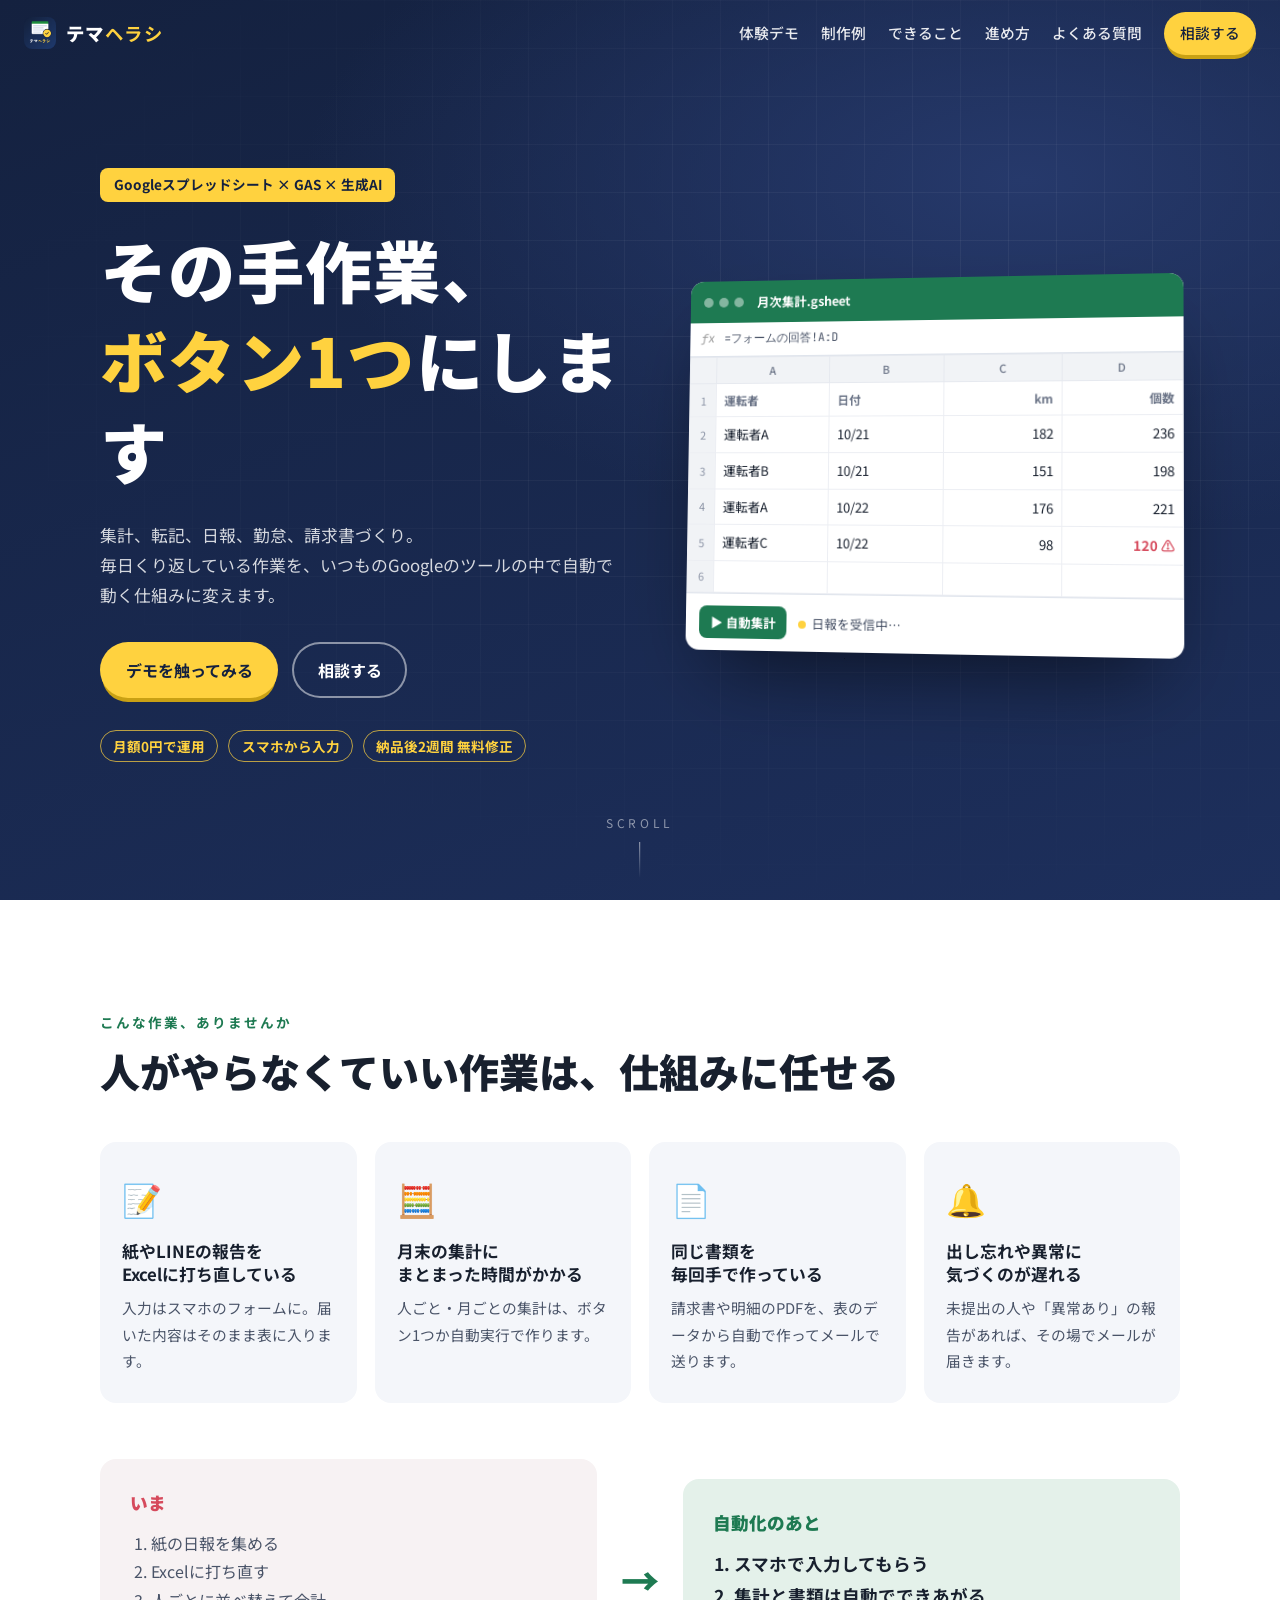
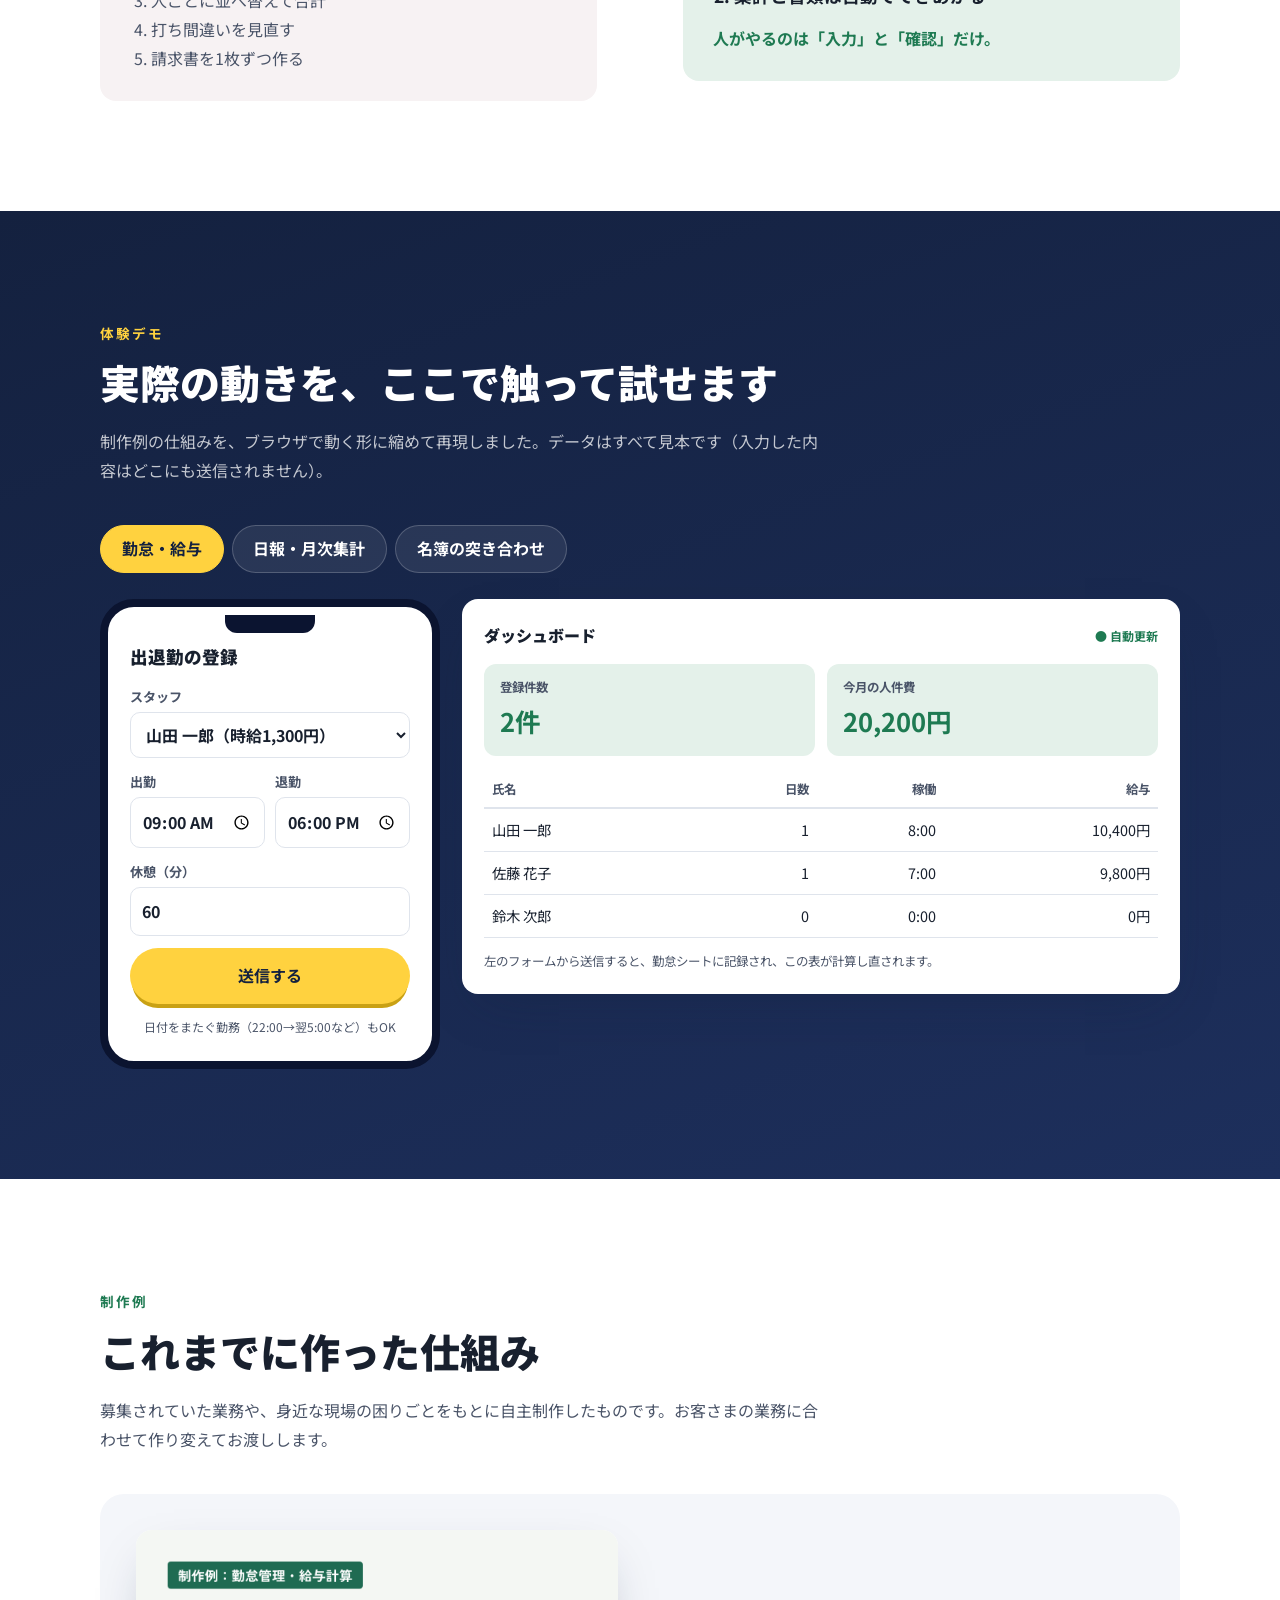
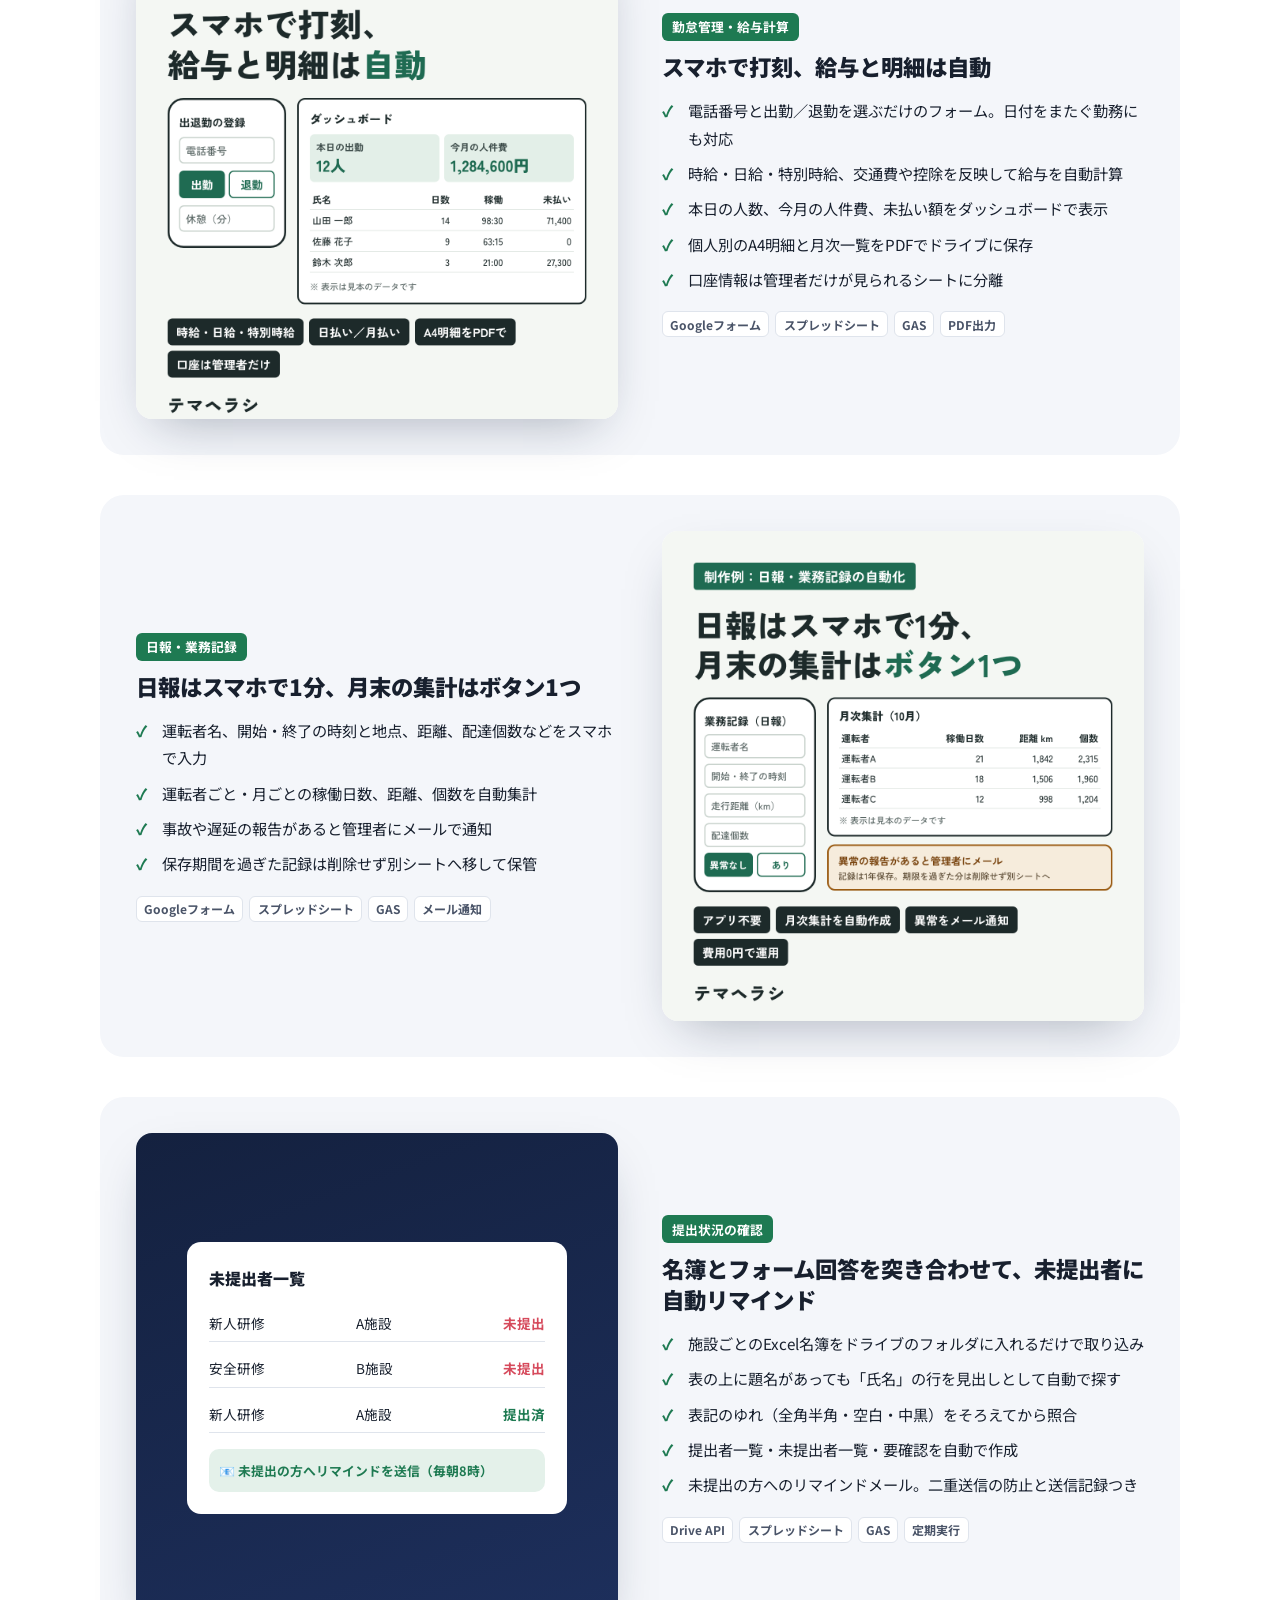
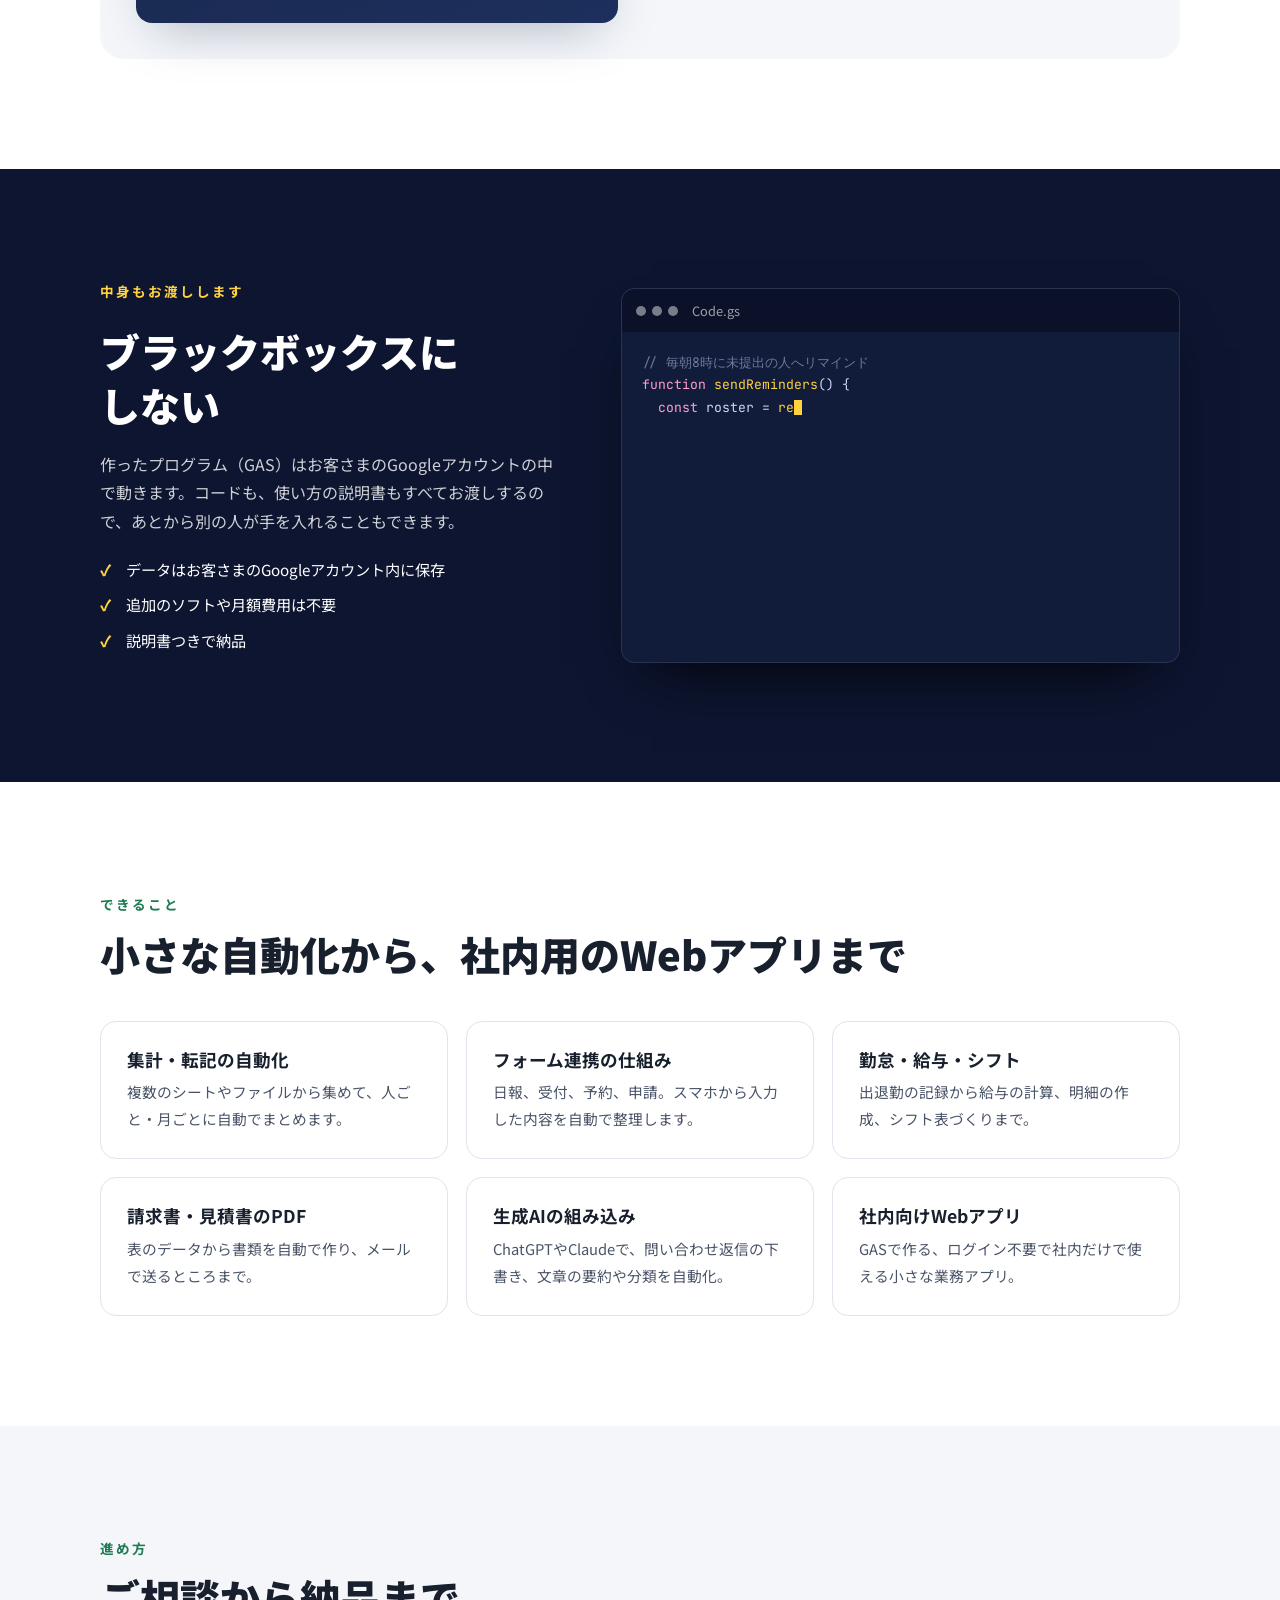
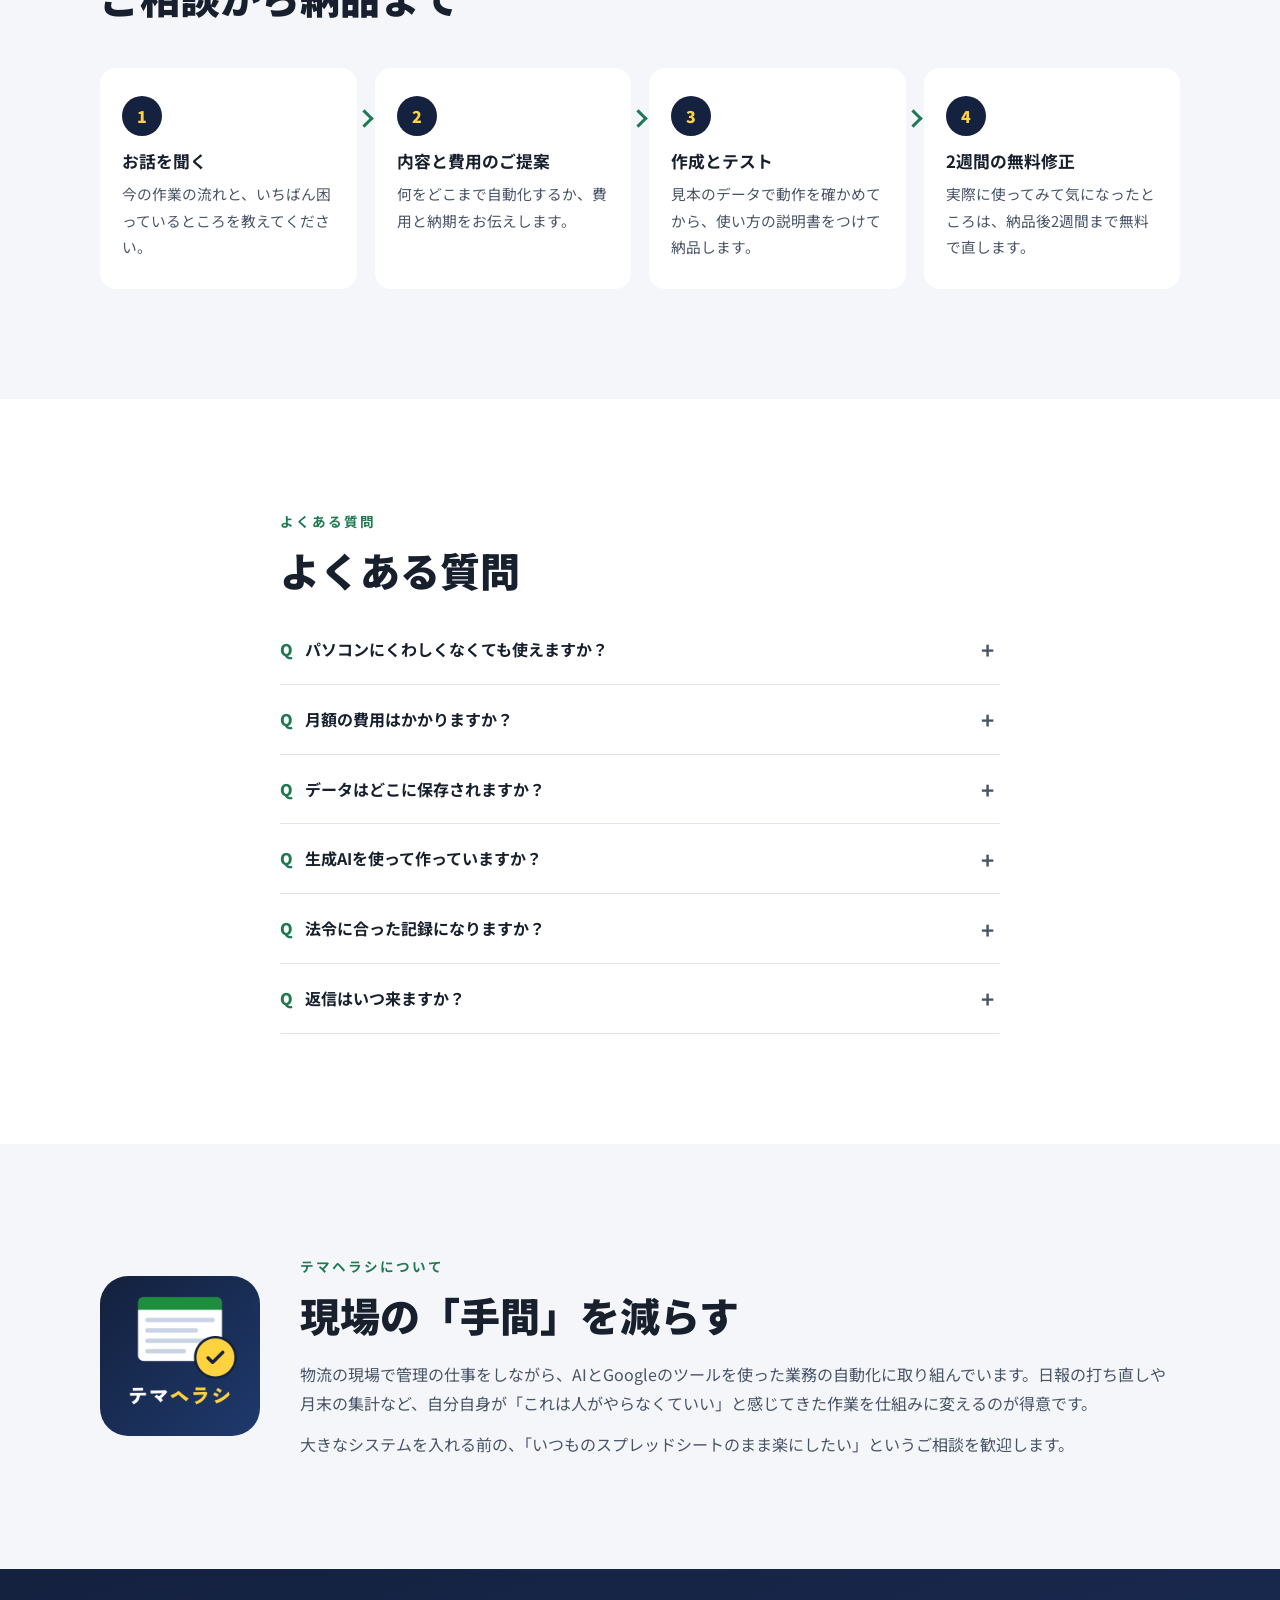
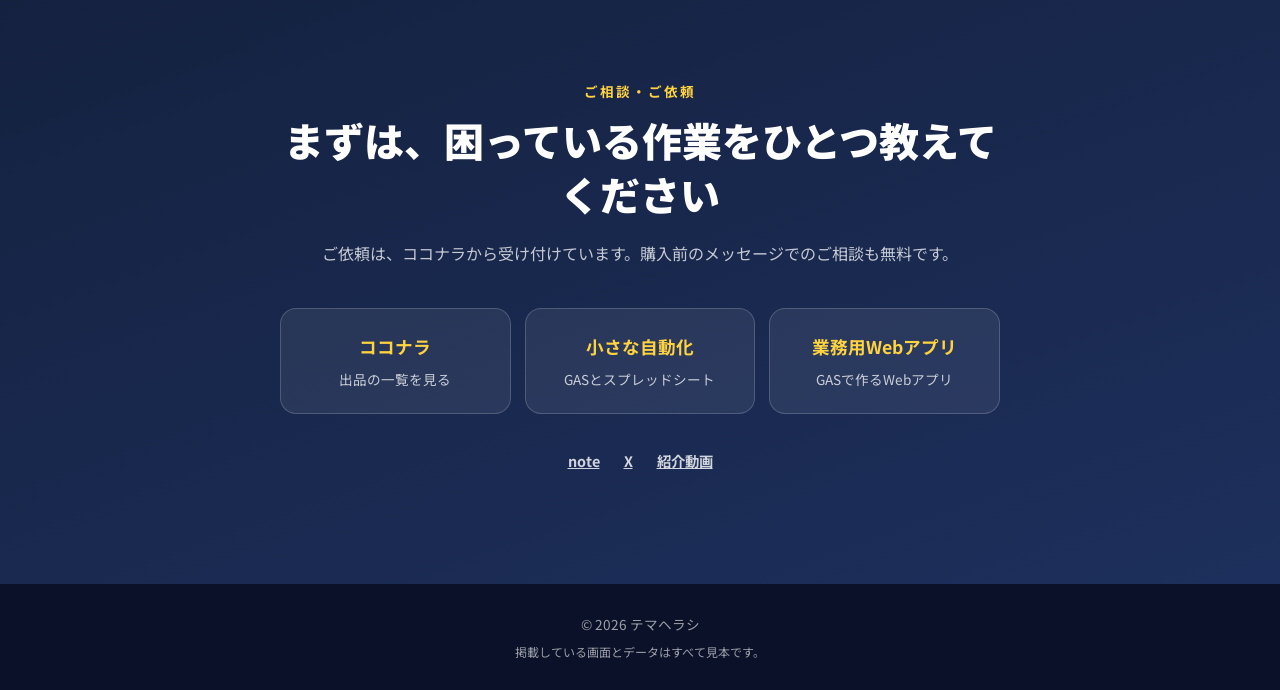
==== commit ce4b8d4e: "SNSで共有したときの画像URLを絶対パスに Co-Authored-By: Claude Opus 5.5 (1M context) <noreply@anthropic.com> Claude-S" ====
--- a/index.html
+++ b/index.html
@@ -8,7 +8,8 @@
 <meta property="og:title" content="テマヘラシ｜その手作業、自動にします">
 <meta property="og:description" content="スプレッドシート・GAS・生成AIで、毎日の手作業を自動化。触って試せるデモつきの制作例を掲載しています。">
 <meta property="og:type" content="website">
-<meta property="og:image" content="assets/thumb-gas.png">
+<meta property="og:url" content="https://soutarou07031812-cpu.github.io/temaherashi/">
+<meta property="og:image" content="https://soutarou07031812-cpu.github.io/temaherashi/assets/thumb-gas.png">
 <meta name="twitter:card" content="summary_large_image">
 <link rel="icon" href="assets/note-icon.png">
 <link rel="preconnect" href="https://fonts.googleapis.com">
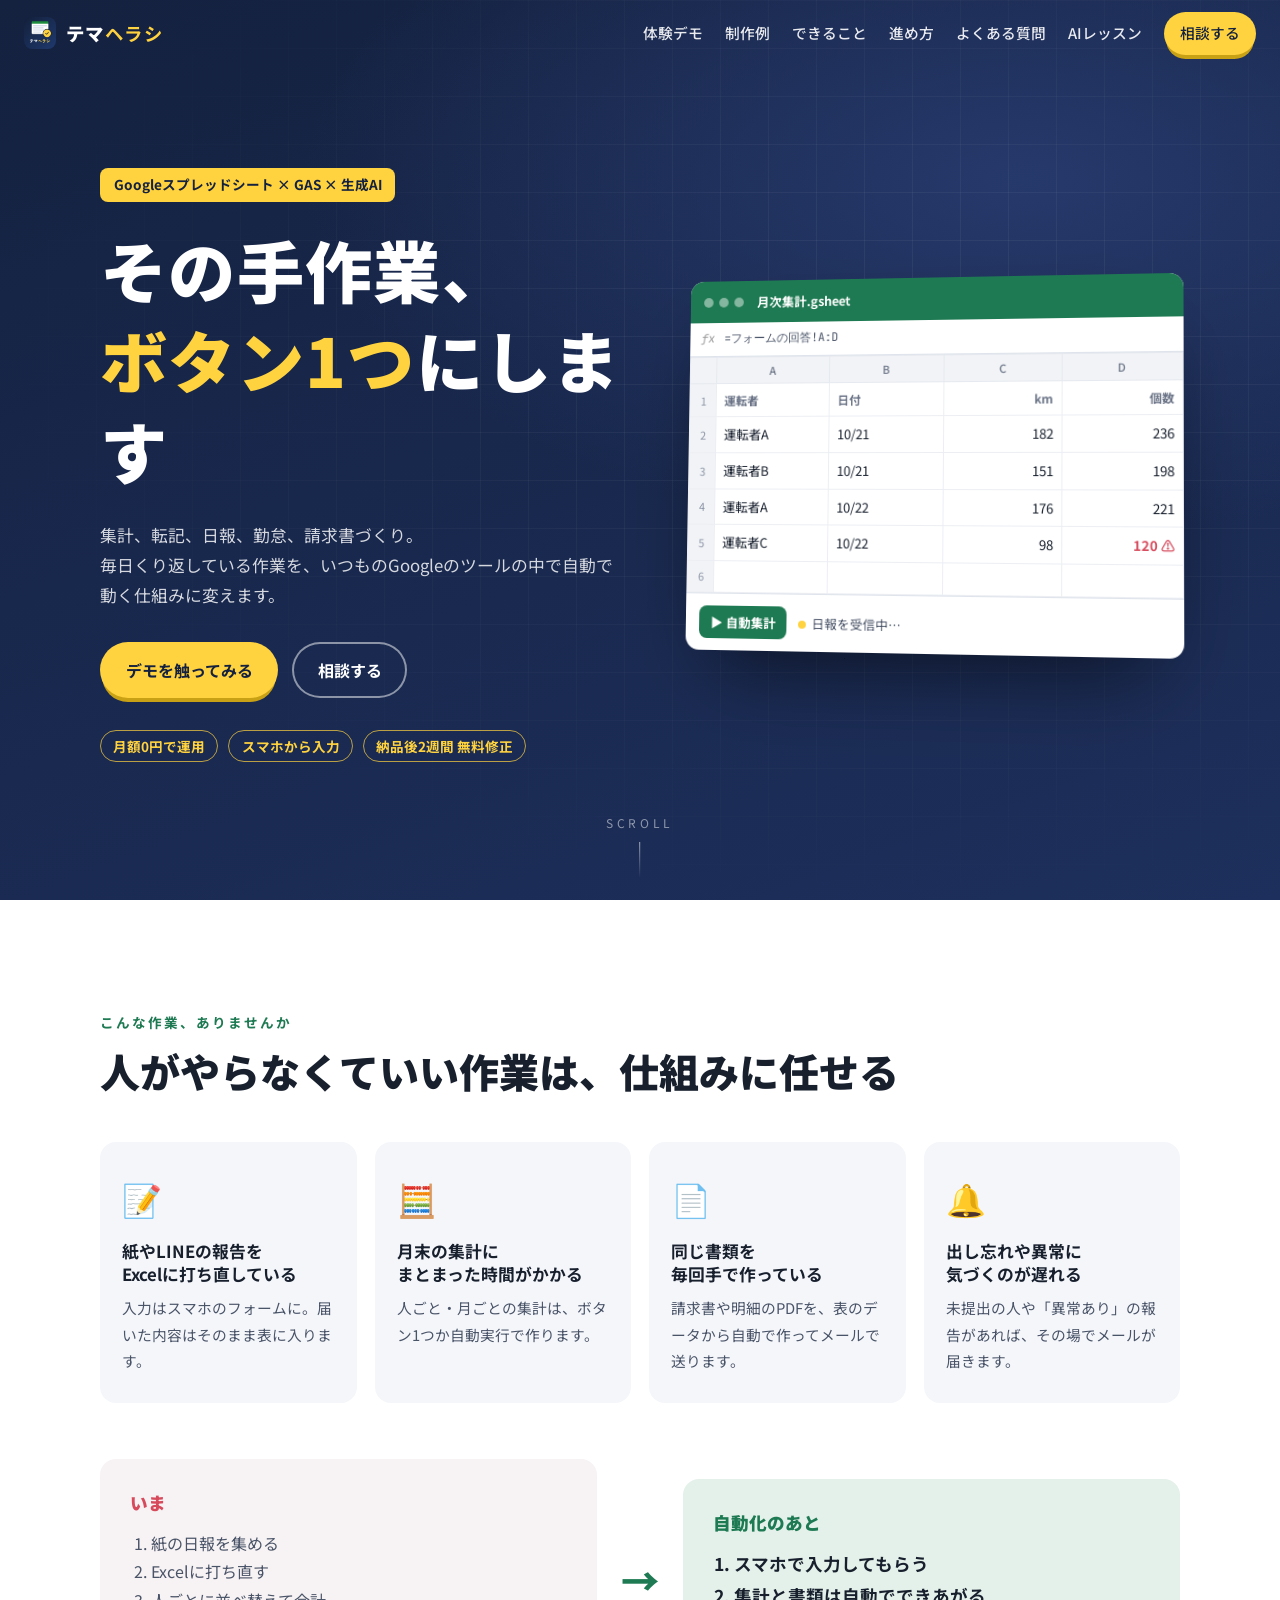
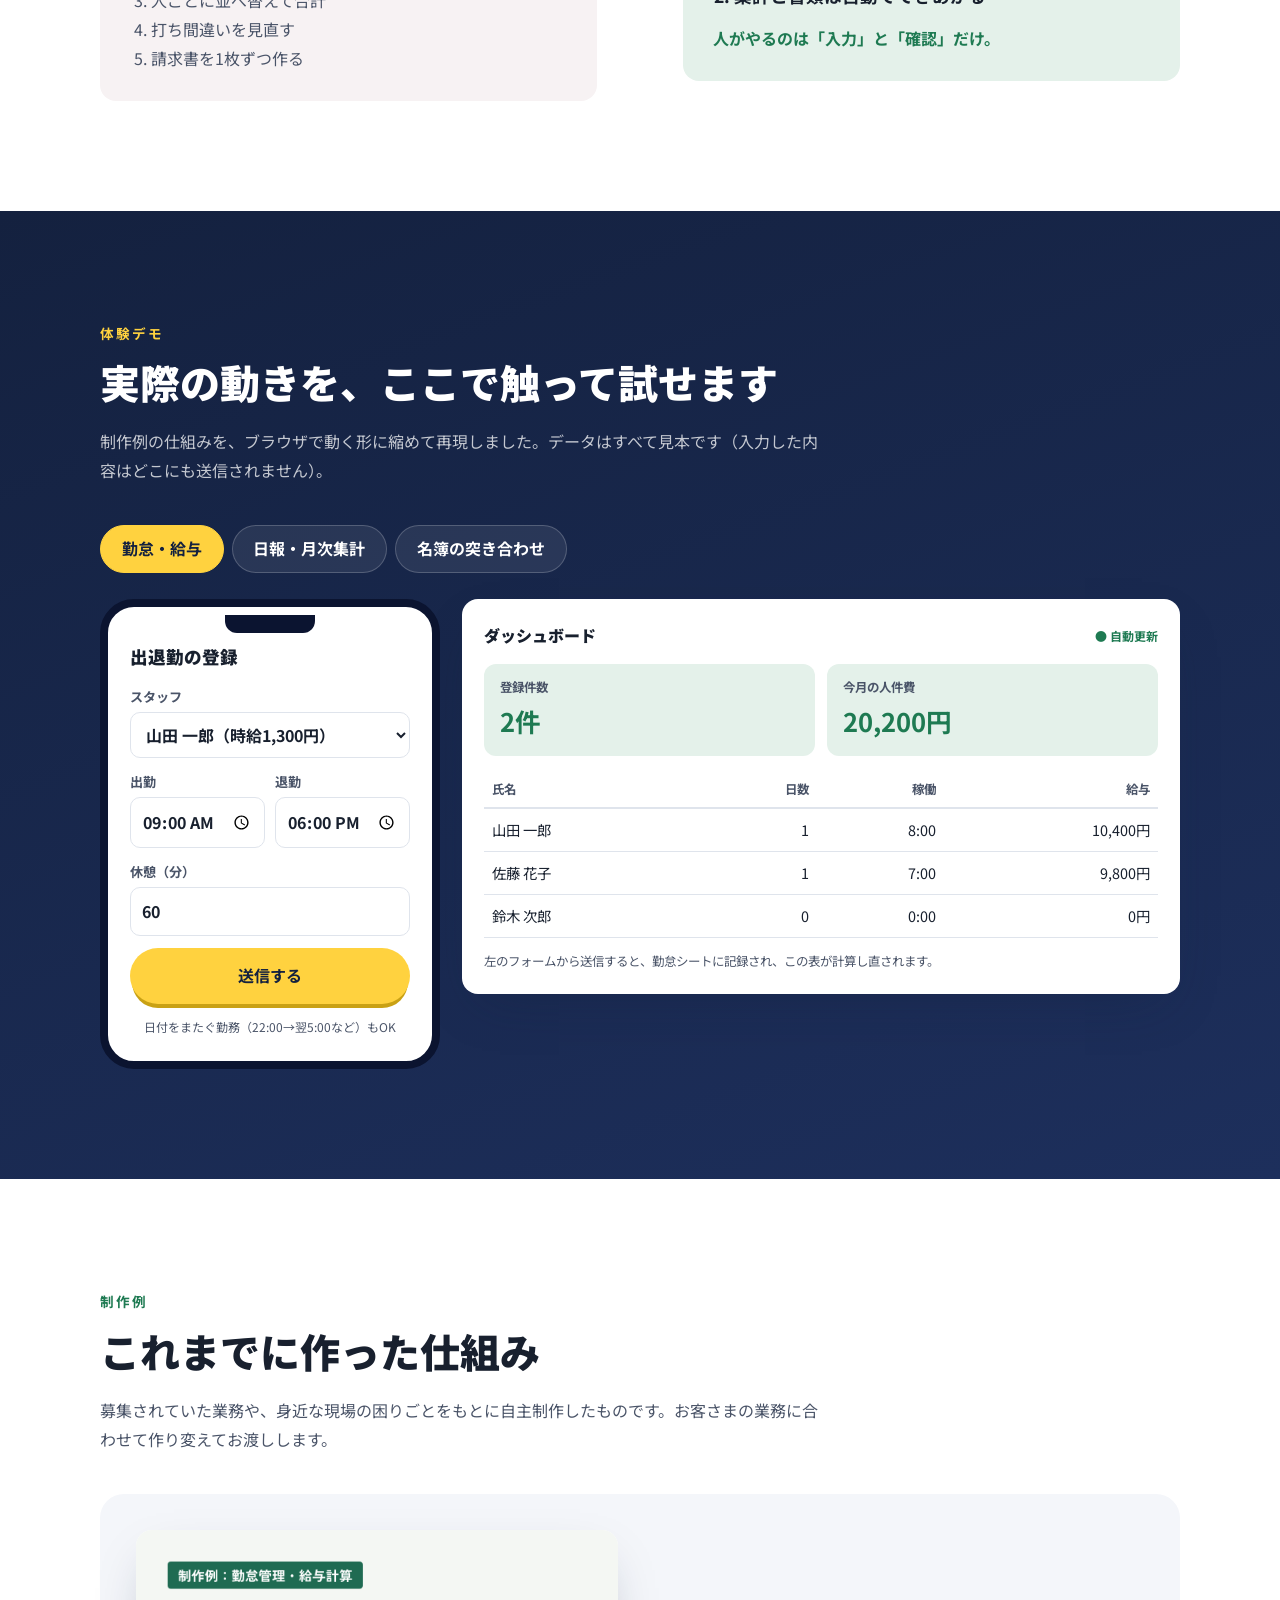
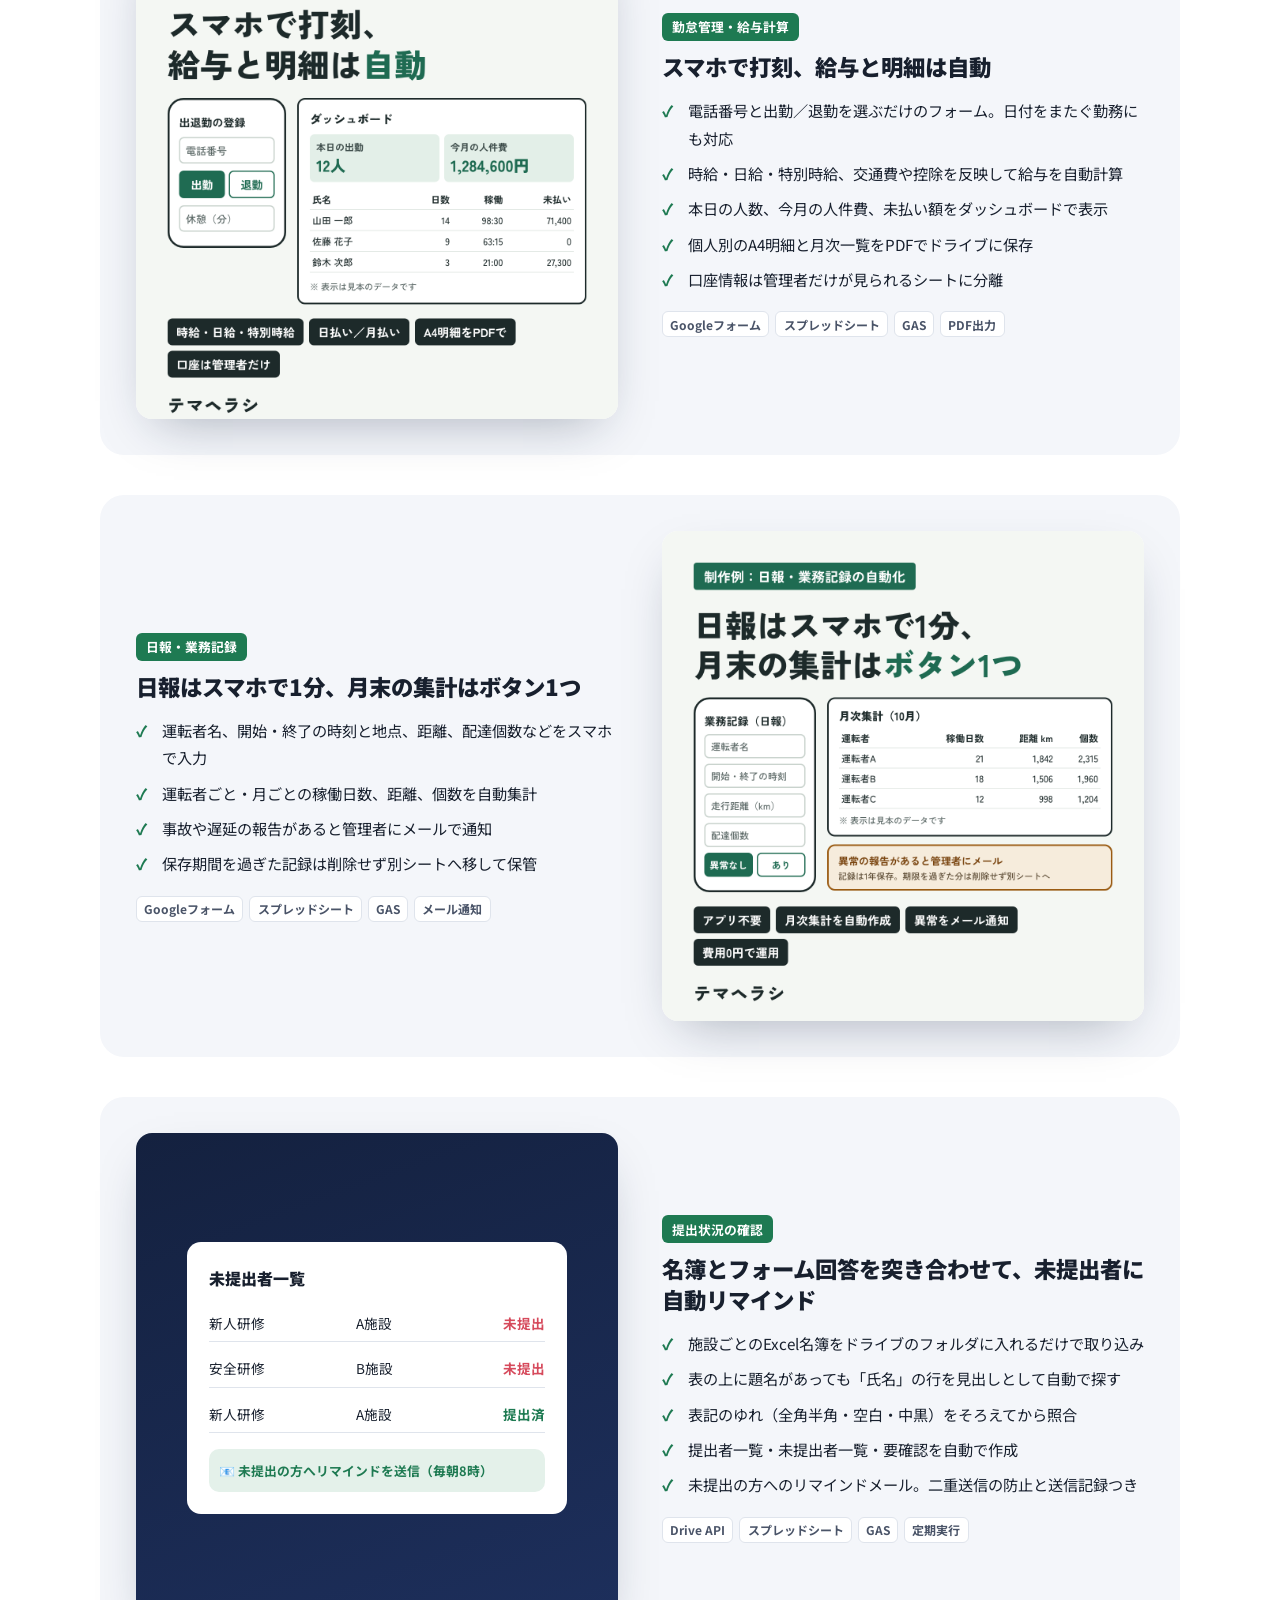
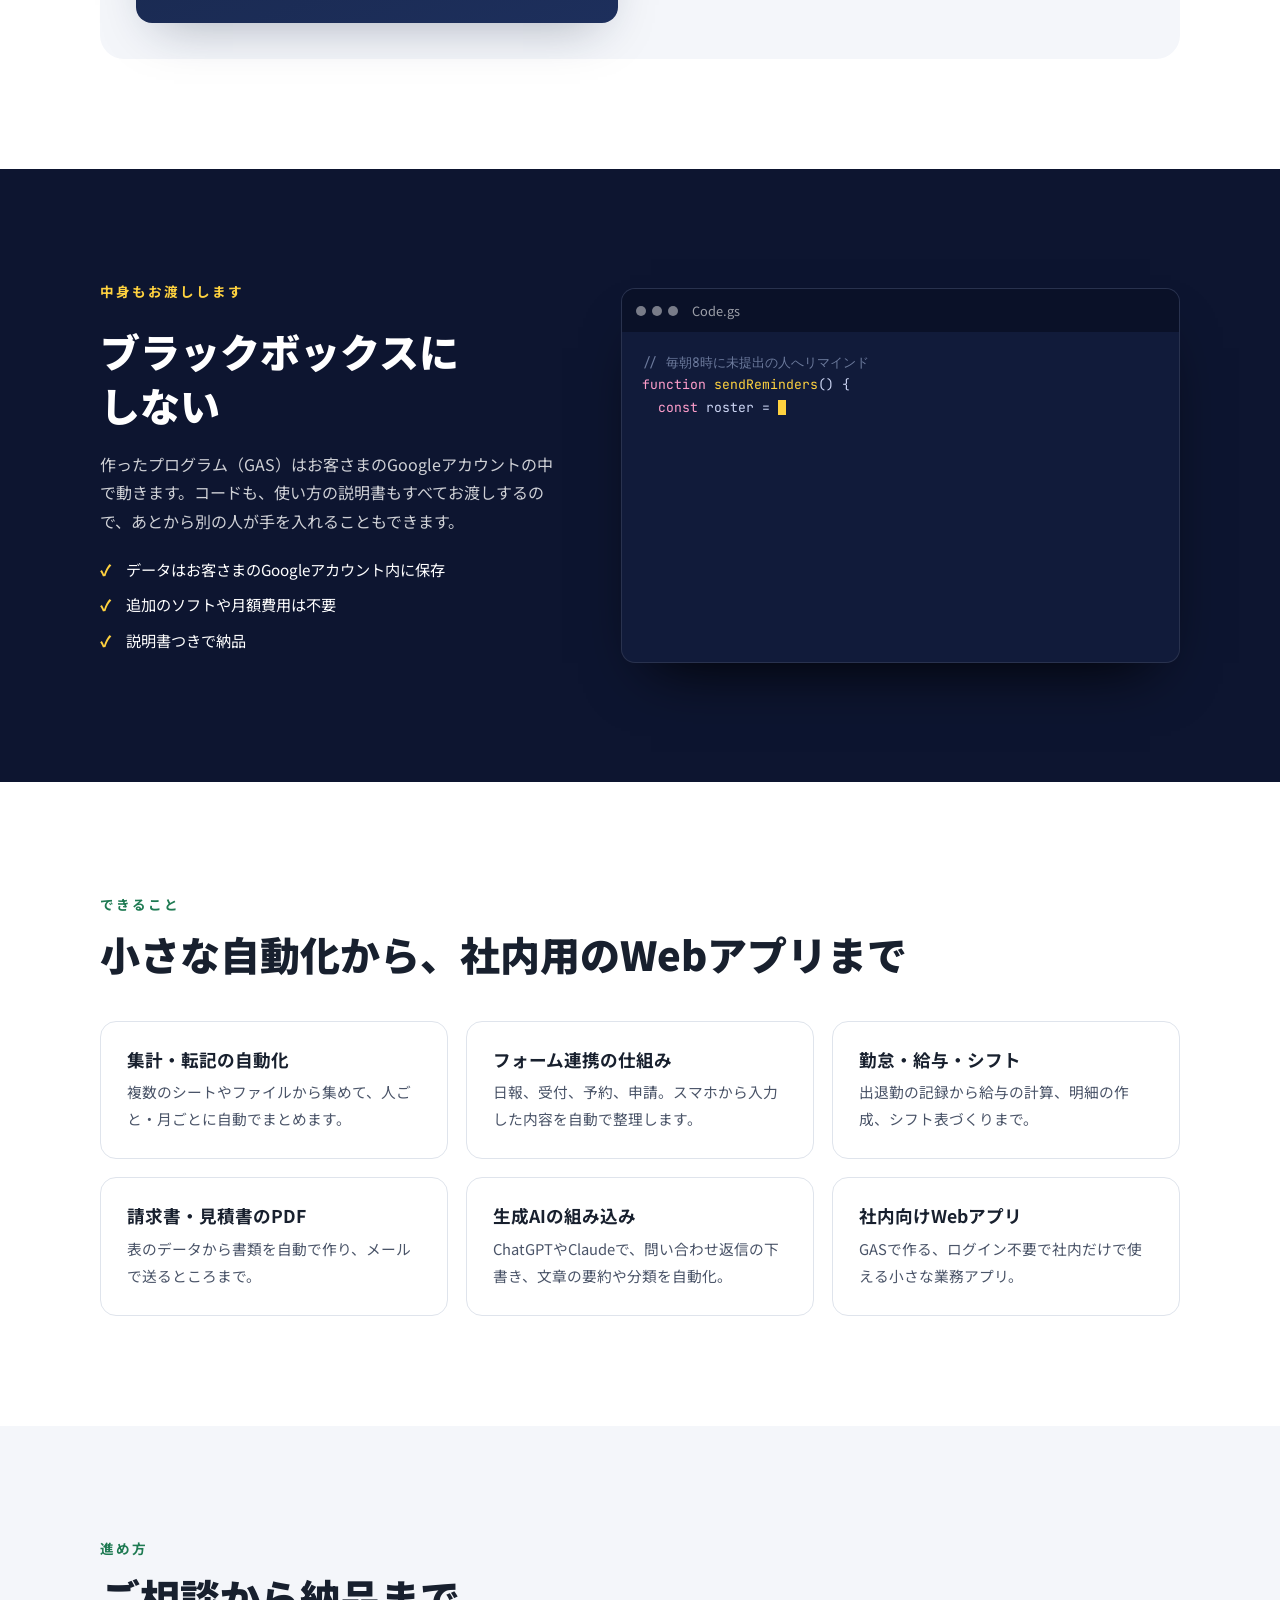
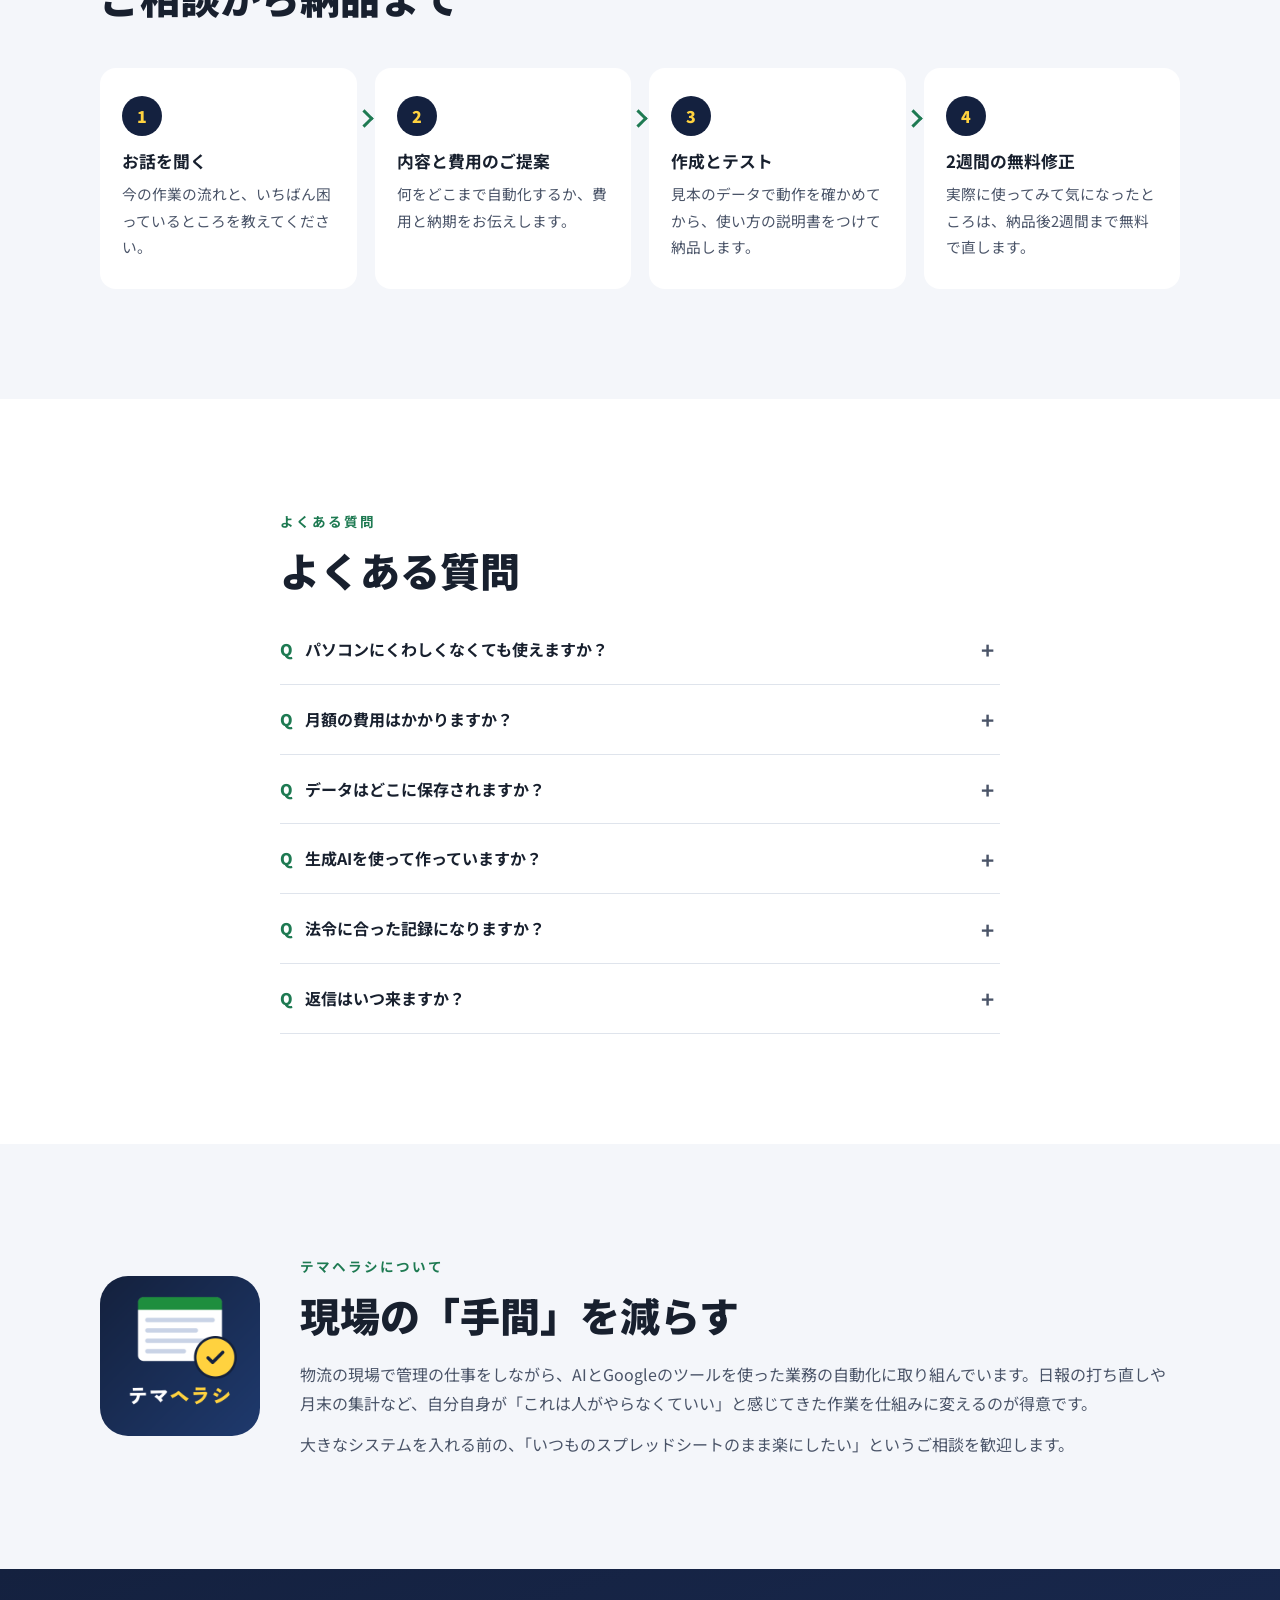
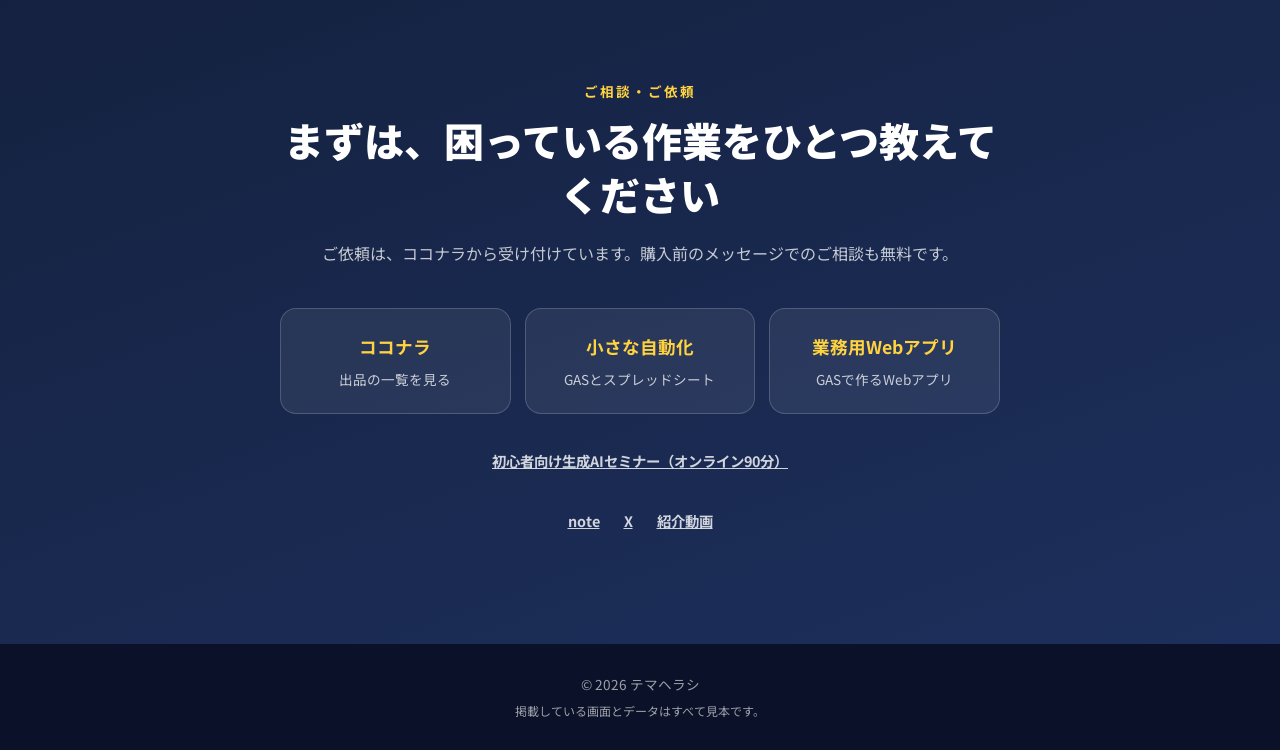
==== commit b9cdfe09: "初心者向け生成AIセミナーのLPを追加（/lesson/） - 黄×黒の「頼むだけ。」LP。タイトル・説明文・canonical・OGP・構造化データ（Course, FAQPage）入り - トップ" ====
--- a/index.html
+++ b/index.html
@@ -27,6 +27,7 @@
     <a href="#service">できること</a>
     <a href="#flow">進め方</a>
     <a href="#faq">よくある質問</a>
+    <a href="lesson/">AIレッスン</a>
     <a class="btn btn-sm" href="#contact">相談する</a>
   </nav>
   <button class="nav-toggle" id="navToggle" aria-label="メニュー" aria-expanded="false"><span></span><span></span></button>
@@ -361,6 +362,9 @@
       </a>
     </div>
     <p class="social">
+      <a href="lesson/">初心者向け生成AIセミナー（オンライン90分）</a>
+    </p>
+    <p class="social">
       <a href="https://note.com/temaherashi117" target="_blank" rel="noopener">note</a>
       <a href="https://x.com/DuckyWebman" target="_blank" rel="noopener">X</a>
       <a href="https://youtu.be/KcfDym9UCVA" target="_blank" rel="noopener">紹介動画</a>
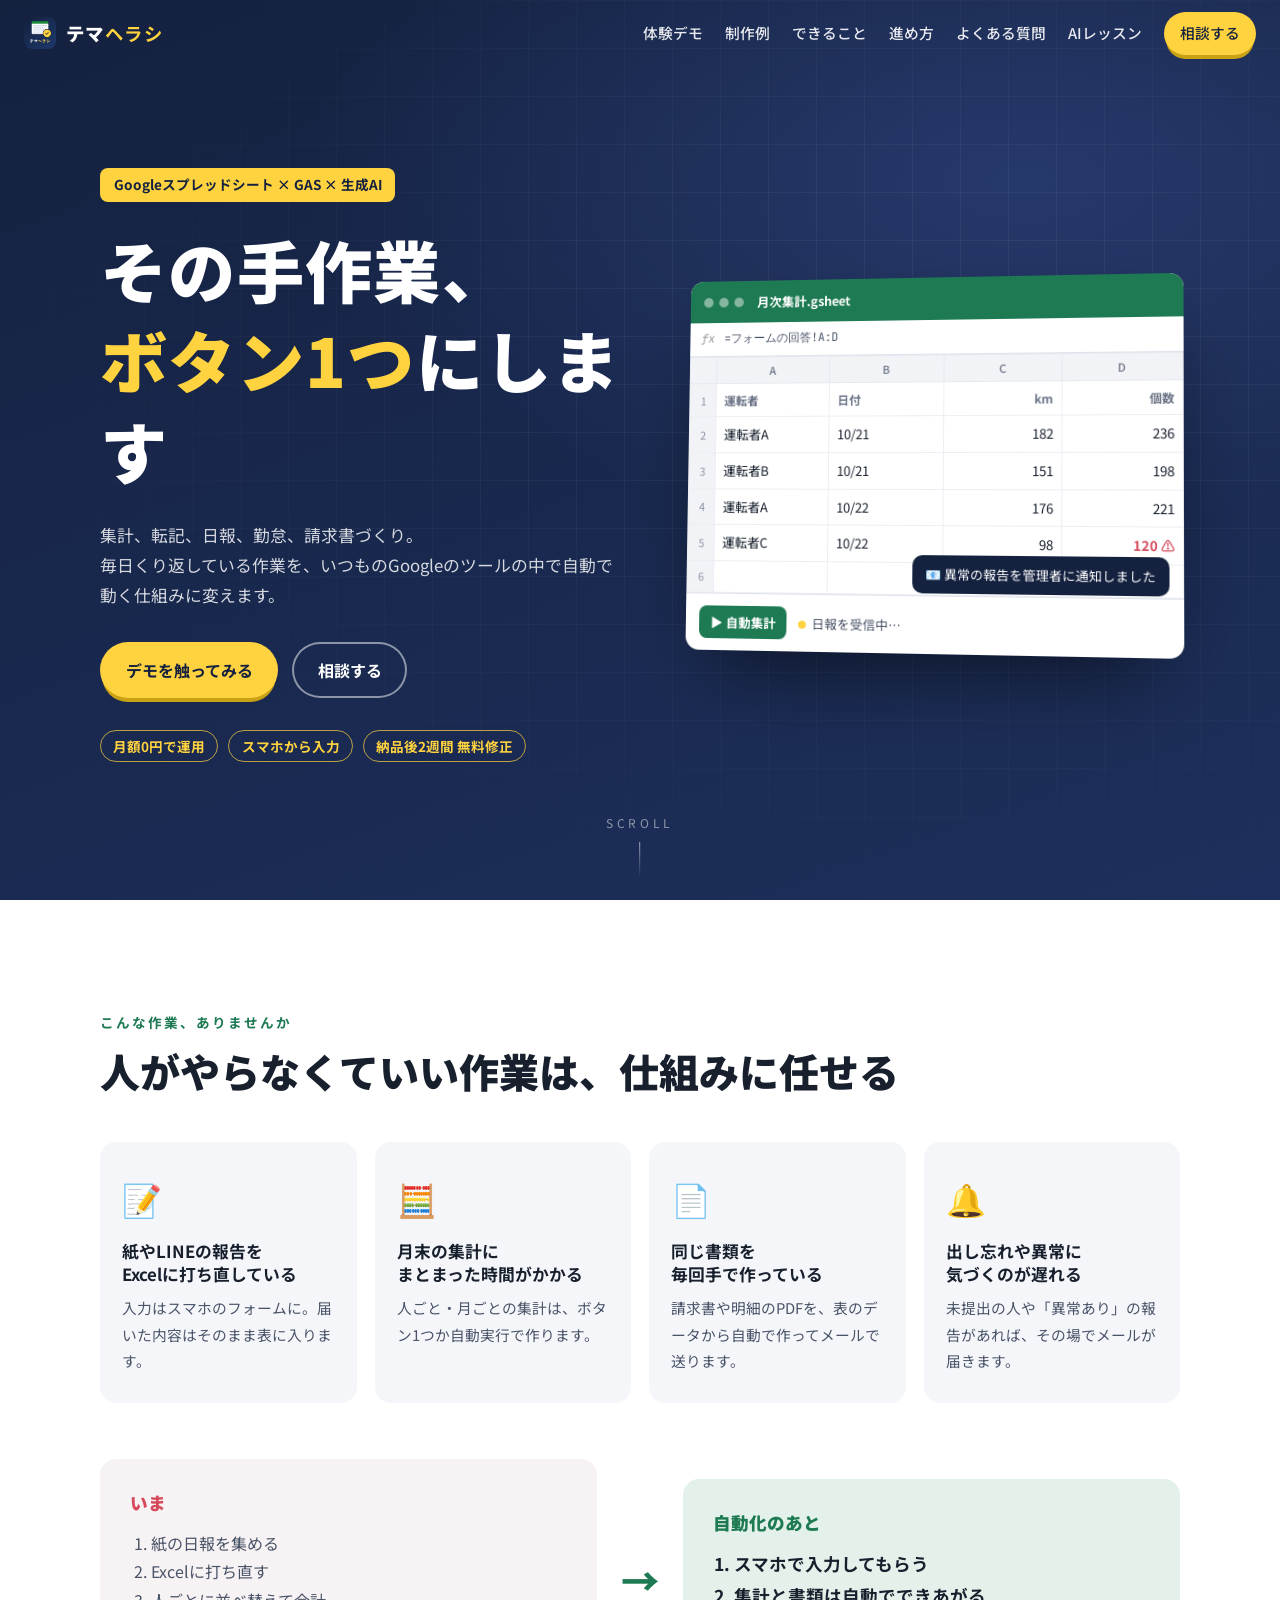
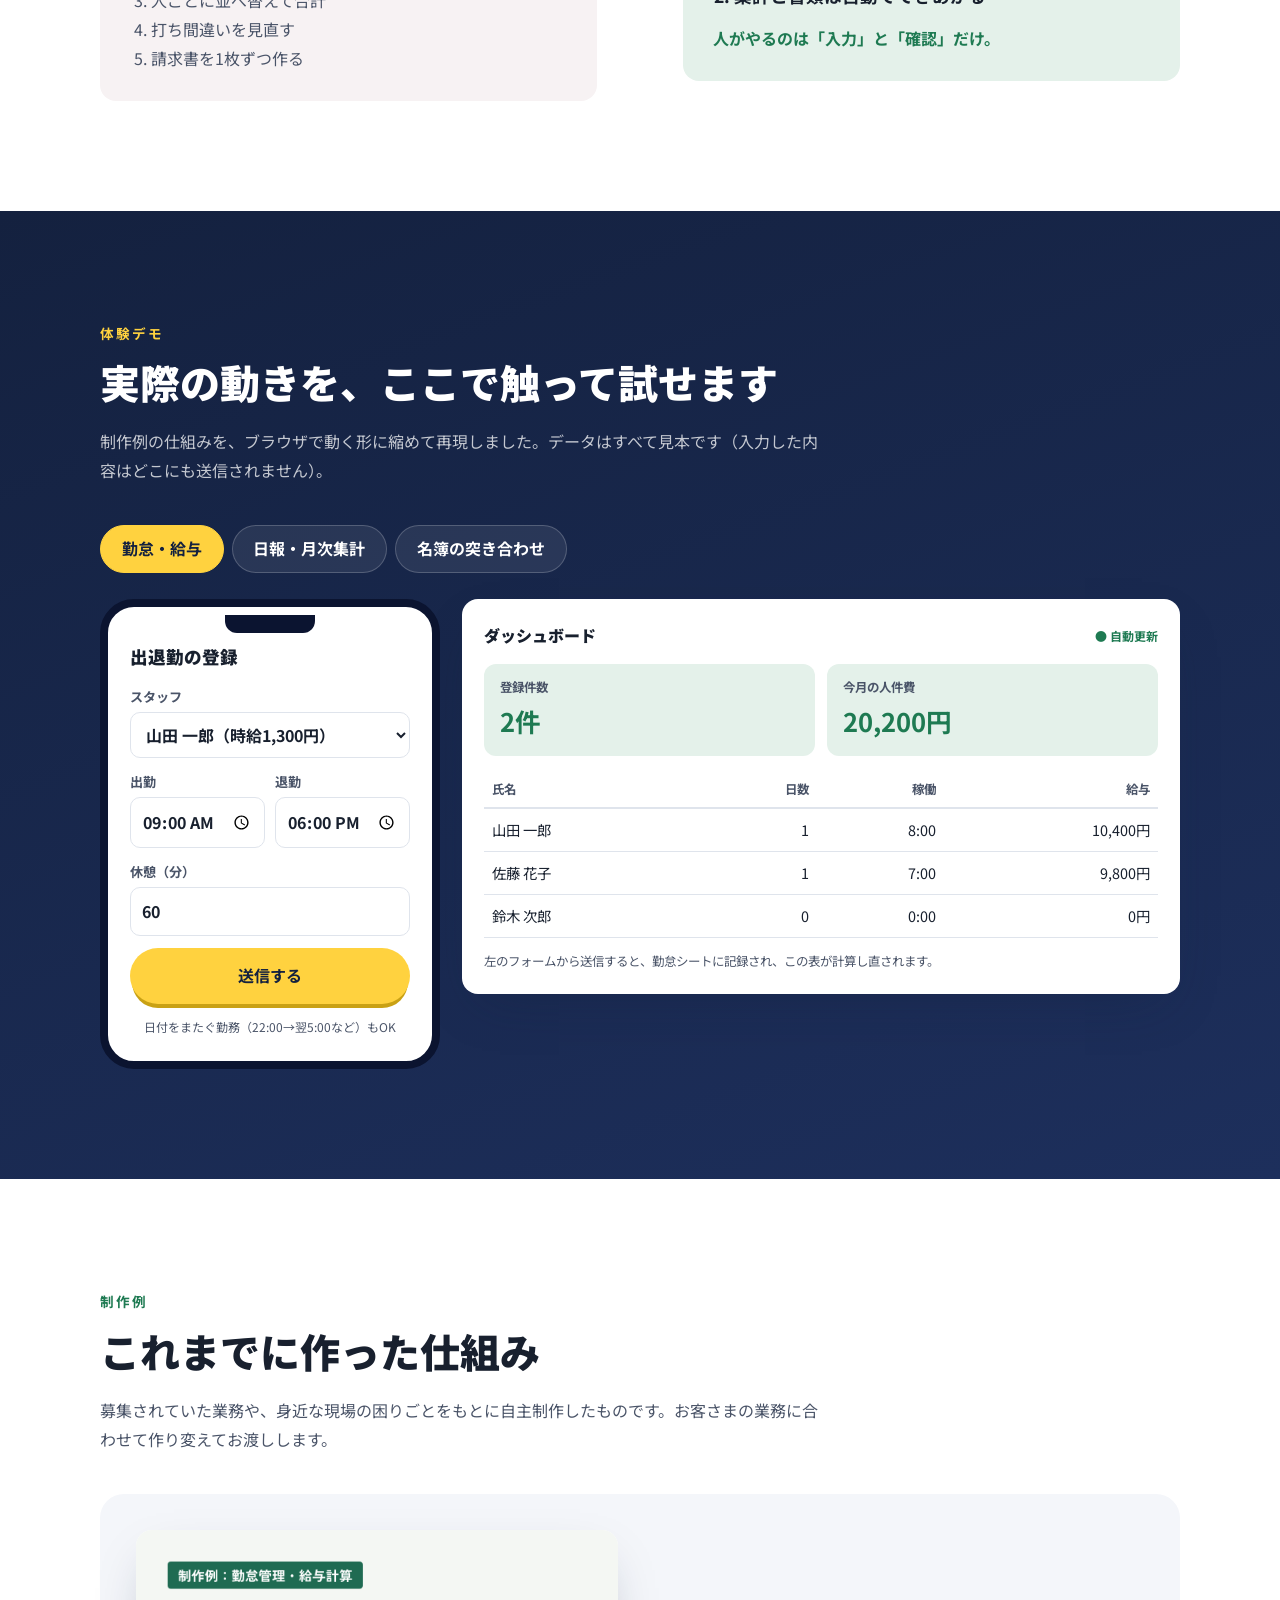
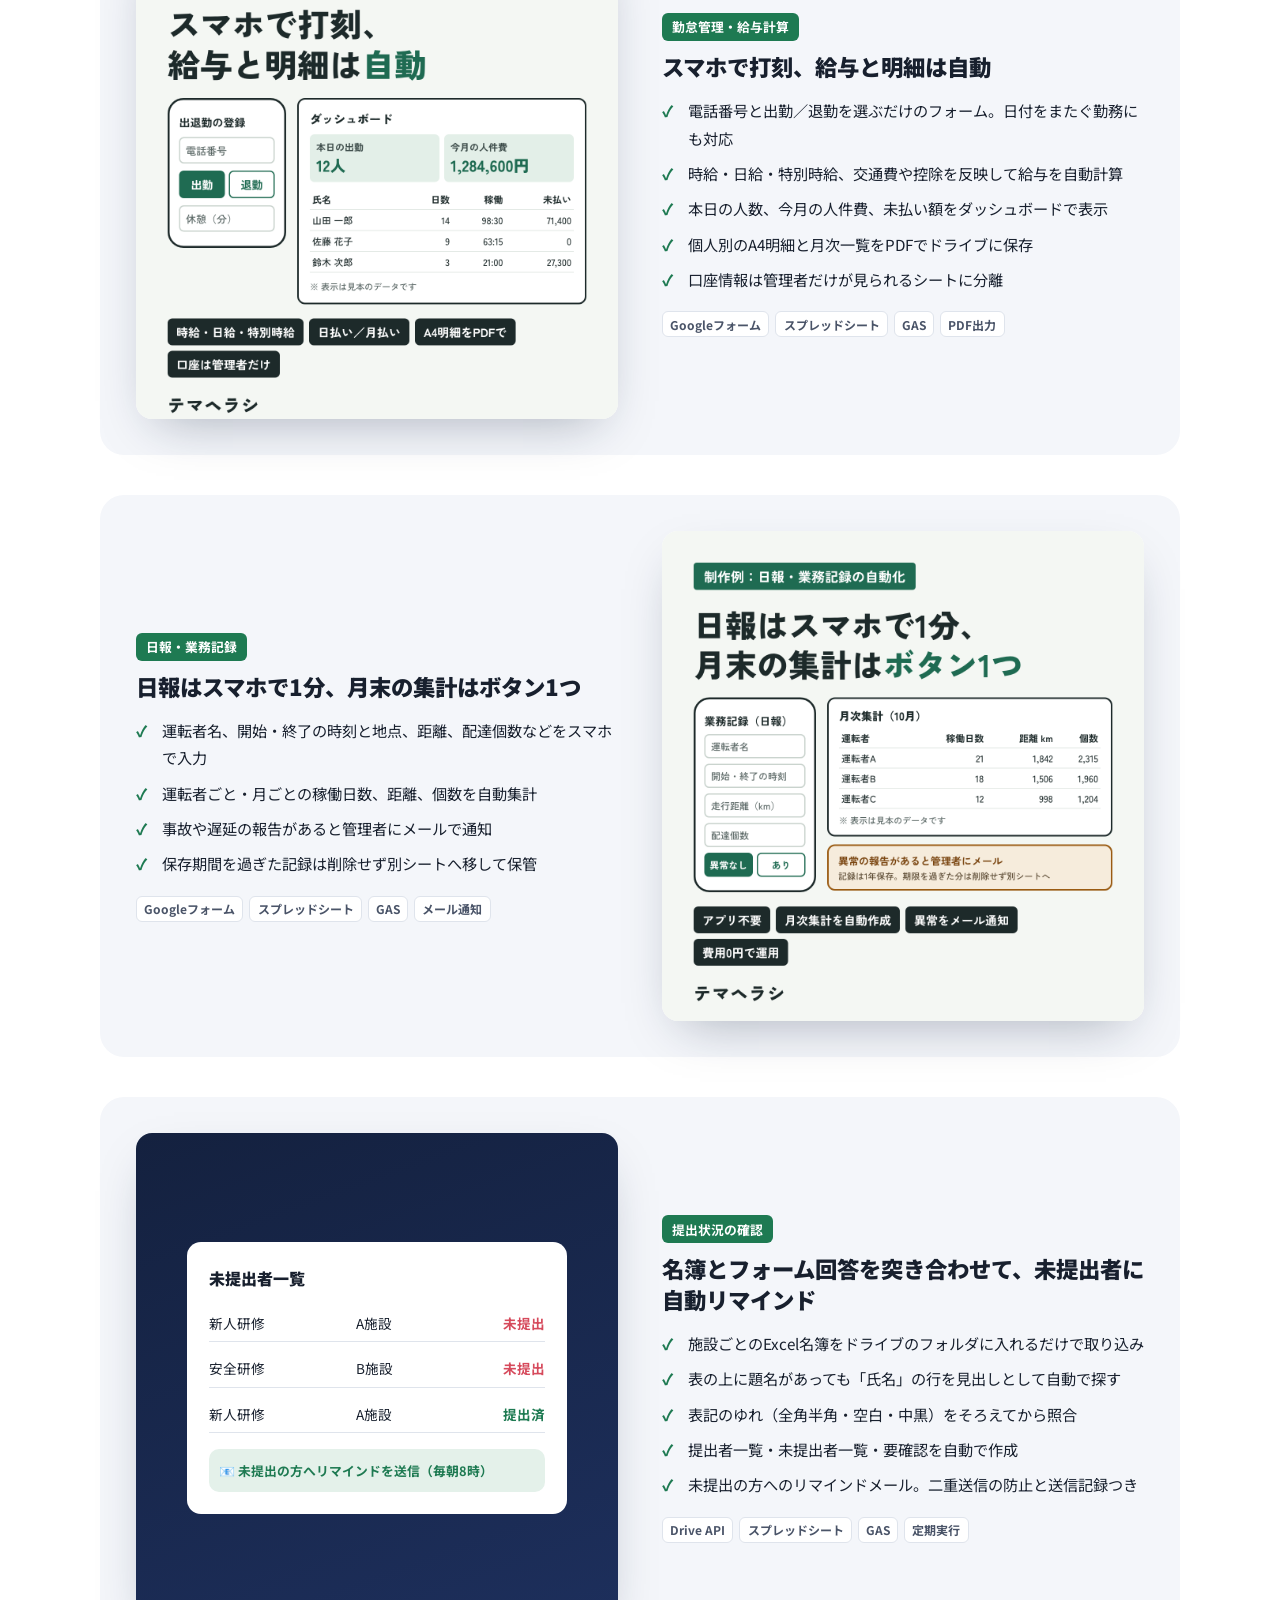
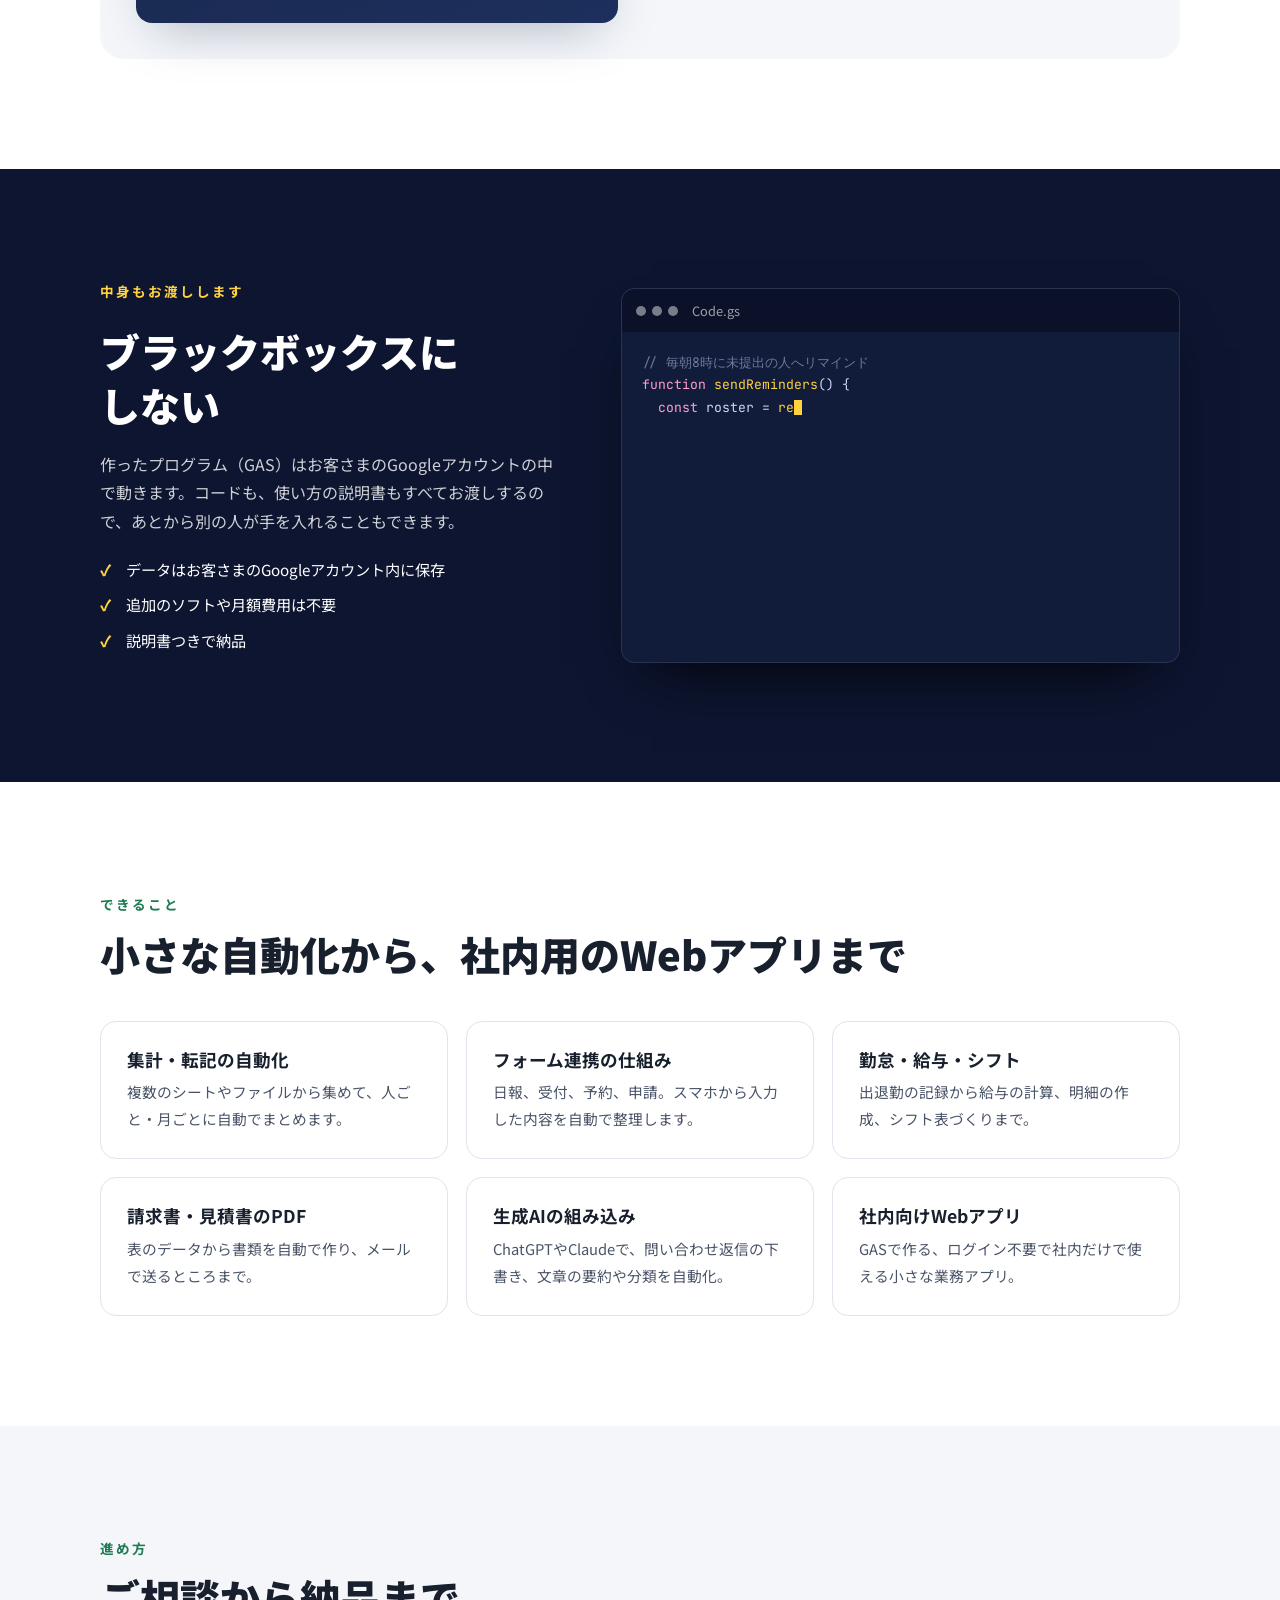
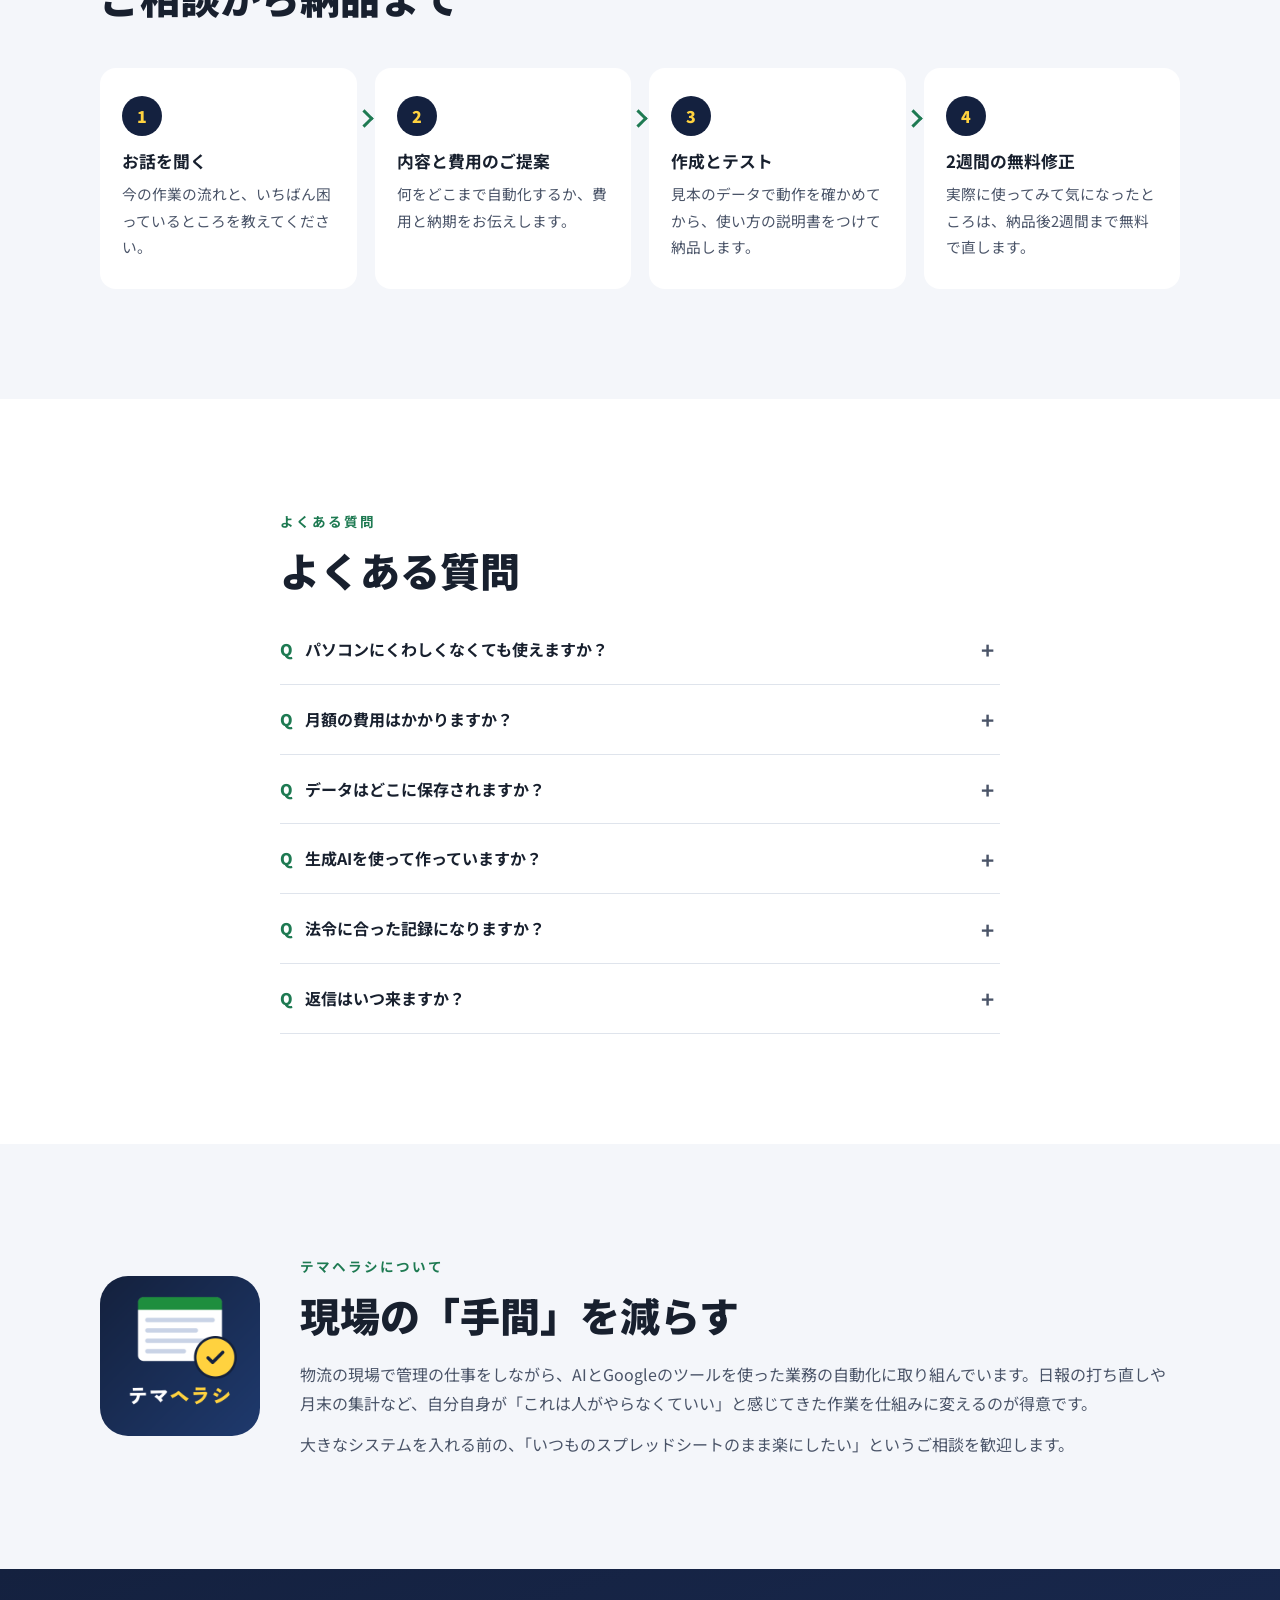
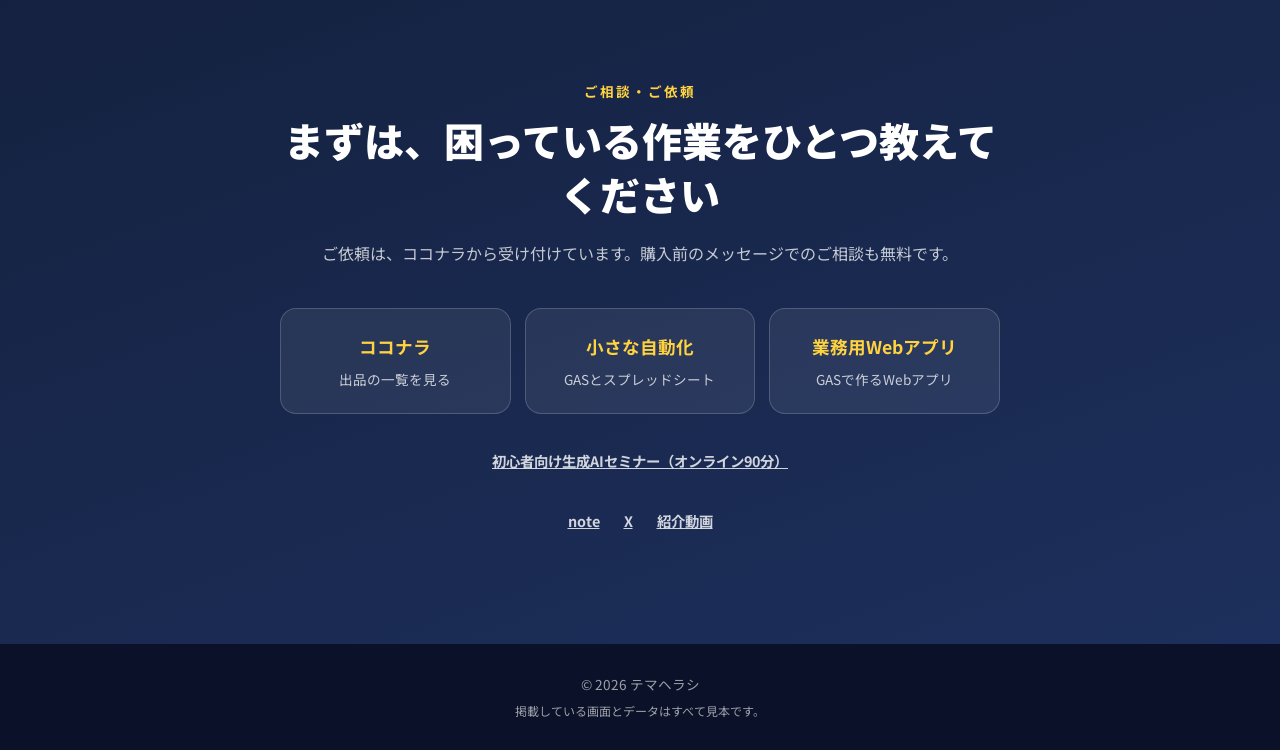
==== commit 6ed88d9e: "サーチコンソールの所有権確認タグとrobots.txtを追加 Co-Authored-By: Claude Opus 5.5 <noreply@anthropic.com> Claude-Sessio" ====
--- a/index.html
+++ b/index.html
@@ -4,6 +4,7 @@
 <meta charset="utf-8">
 <meta name="viewport" content="width=device-width, initial-scale=1">
 <title>テマヘラシ｜GASとスプレッドシートで業務を自動化</title>
+<meta name="google-site-verification" content="jQlrYQF2OKqxf7wnuvBsLMXC_VldFmDq71GaUDBWEzo">
 <meta name="description" content="Googleスプレッドシート・Googleフォーム・GASで、集計・転記・日報・勤怠・請求書づくりなどの手作業を自動化します。月額0円で使える仕組みを作ってお渡しします。">
 <meta property="og:title" content="テマヘラシ｜その手作業、自動にします">
 <meta property="og:description" content="スプレッドシート・GAS・生成AIで、毎日の手作業を自動化。触って試せるデモつきの制作例を掲載しています。">
